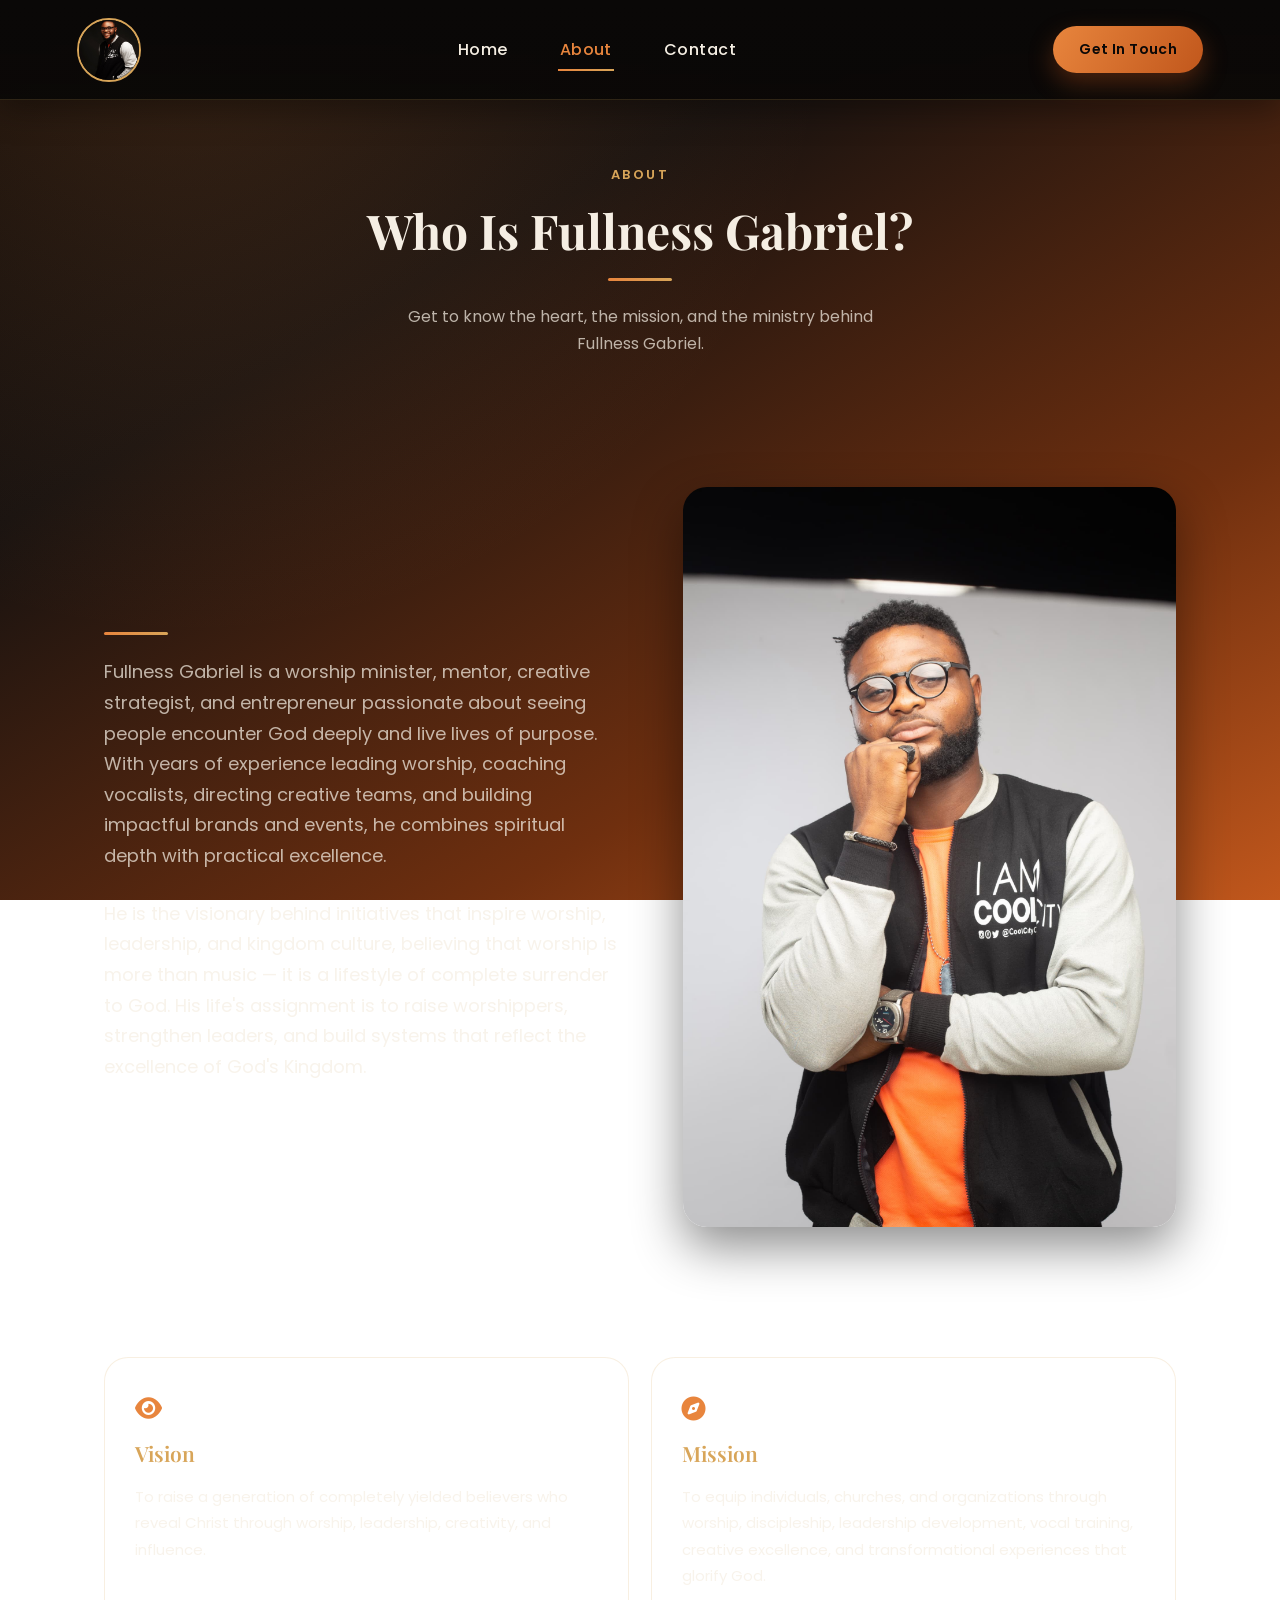
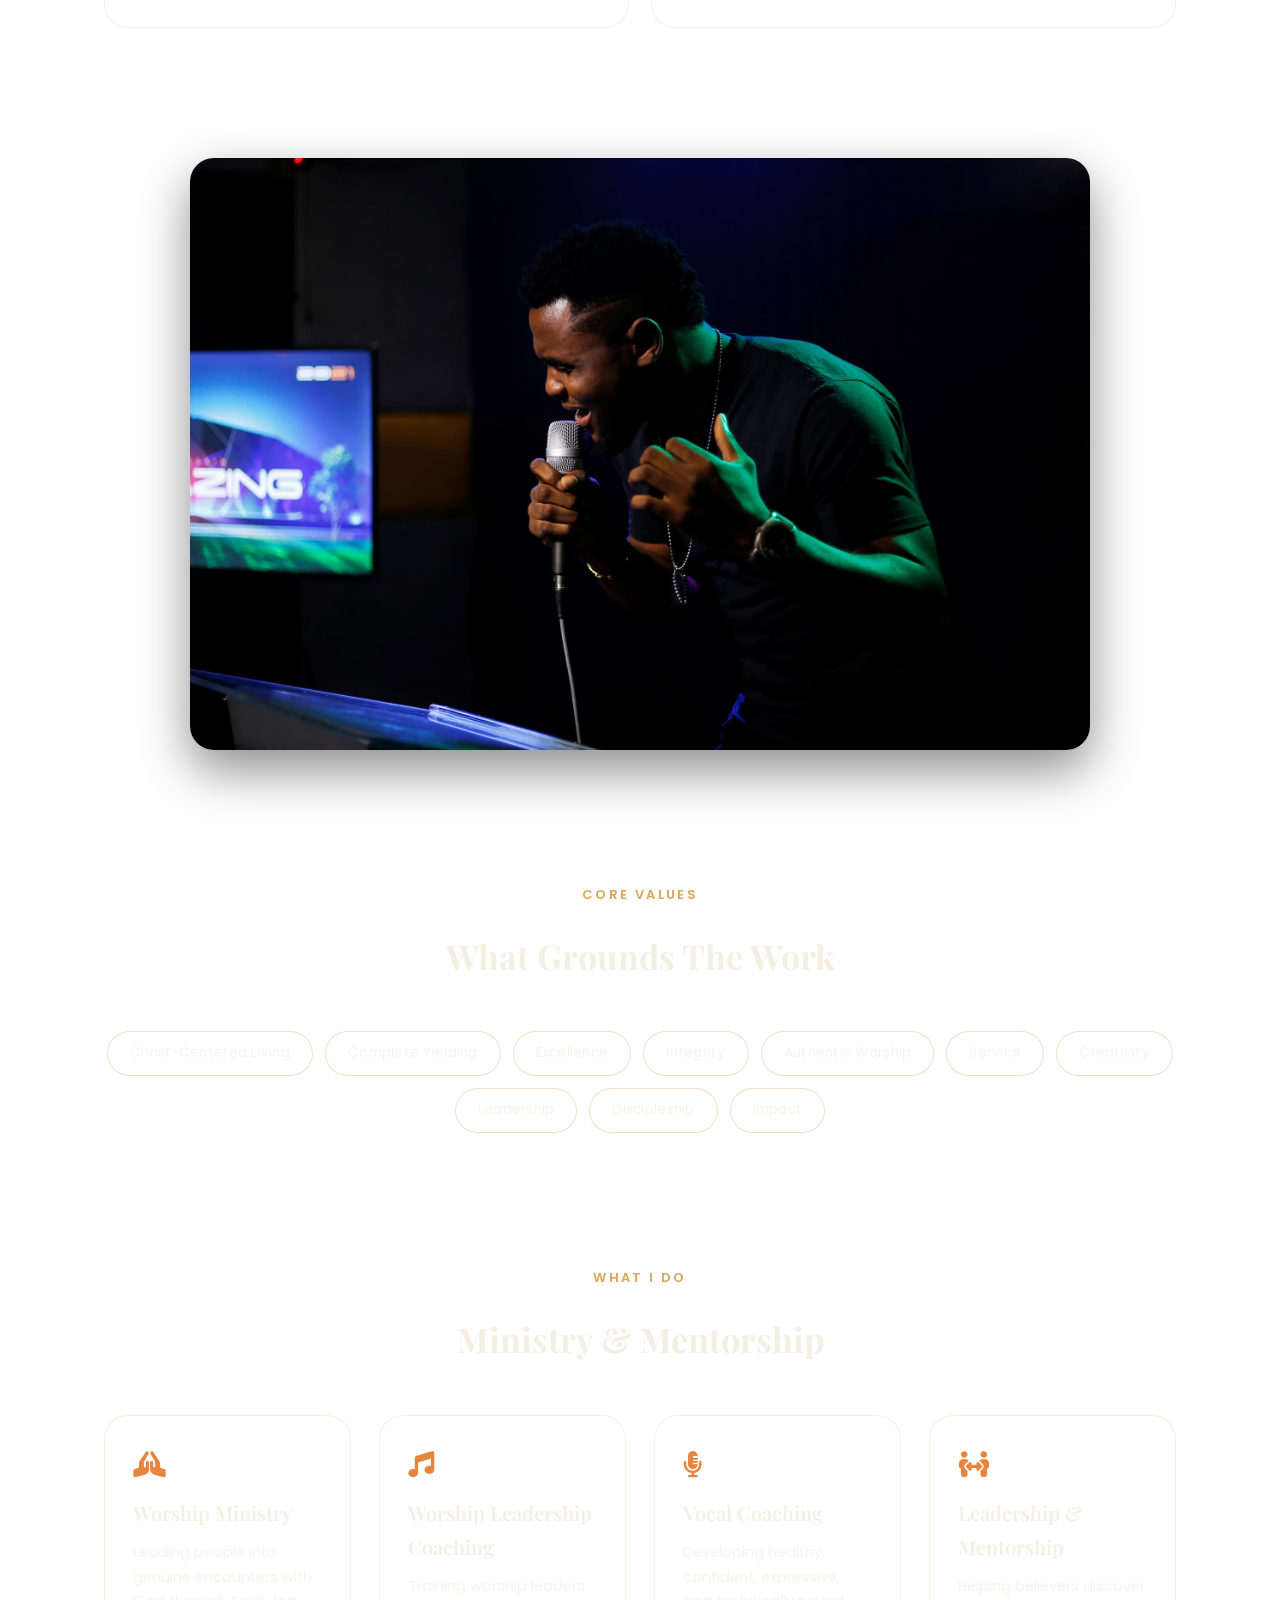
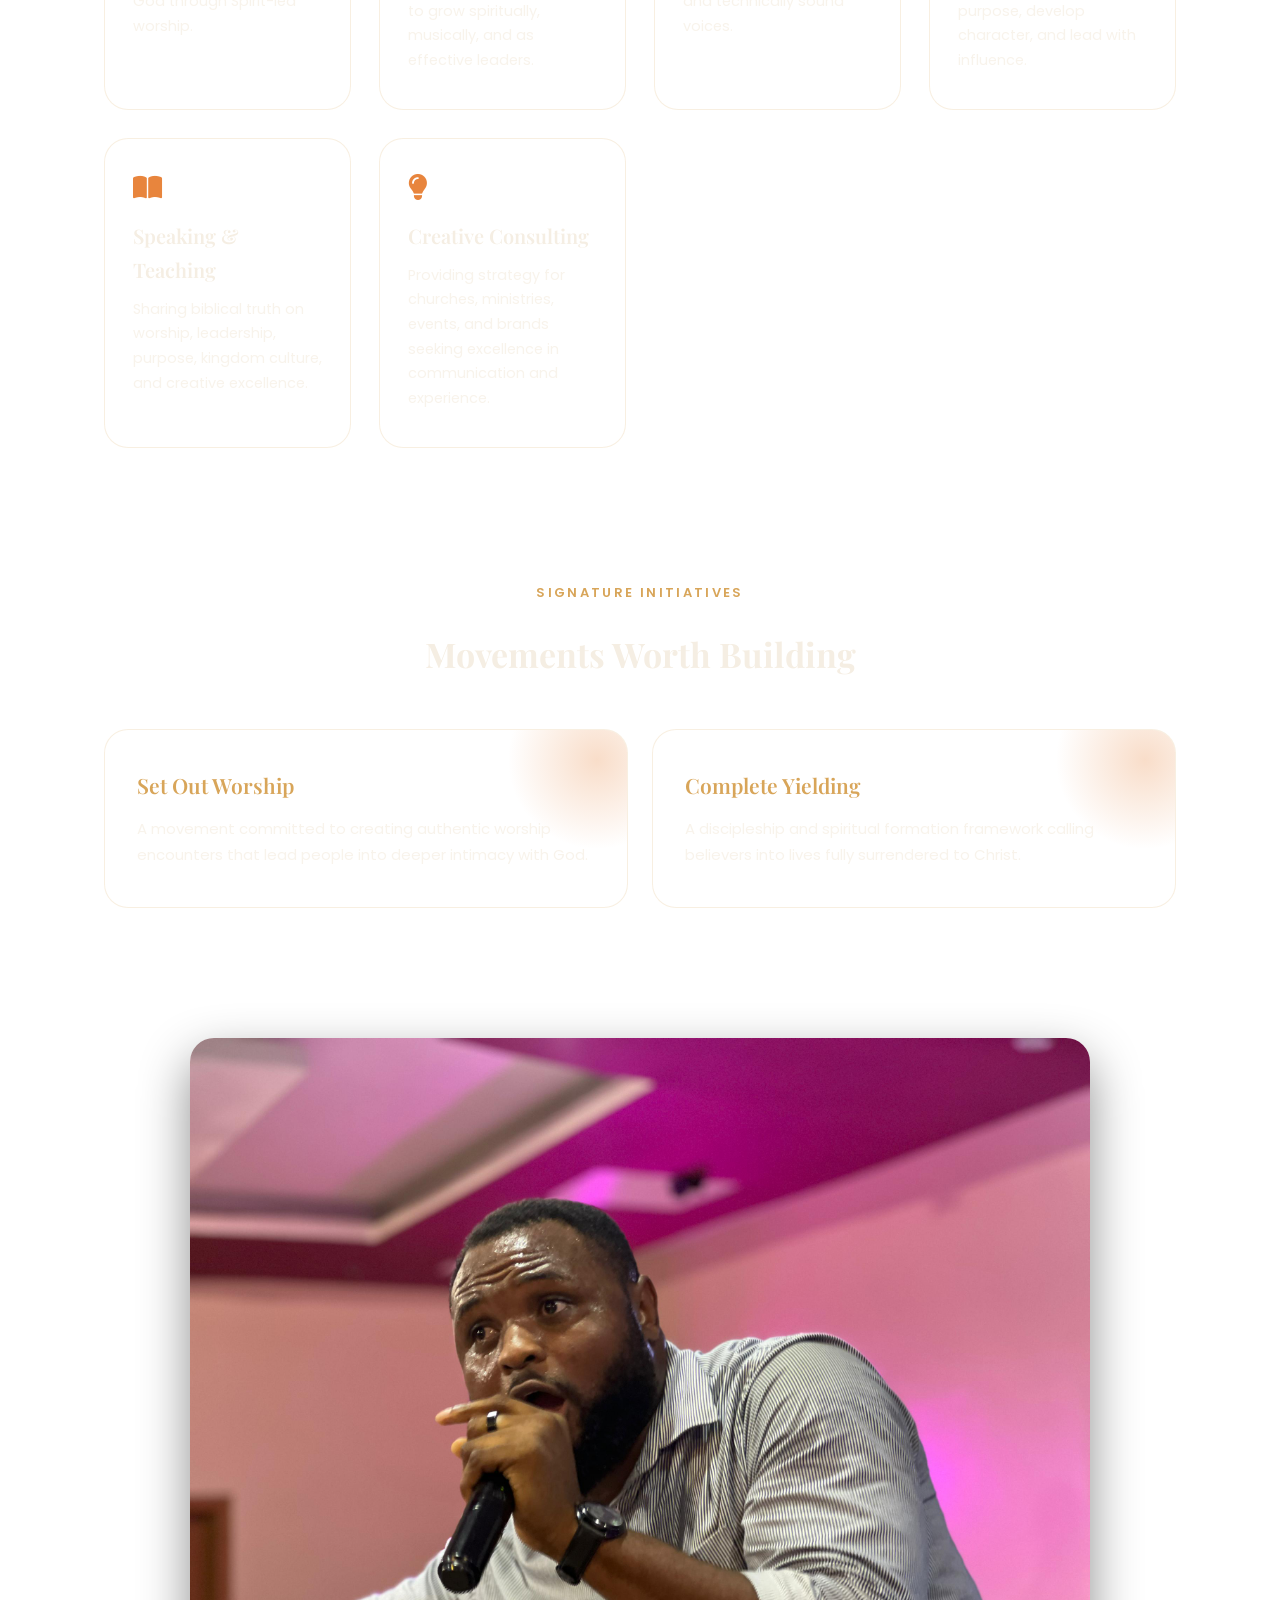
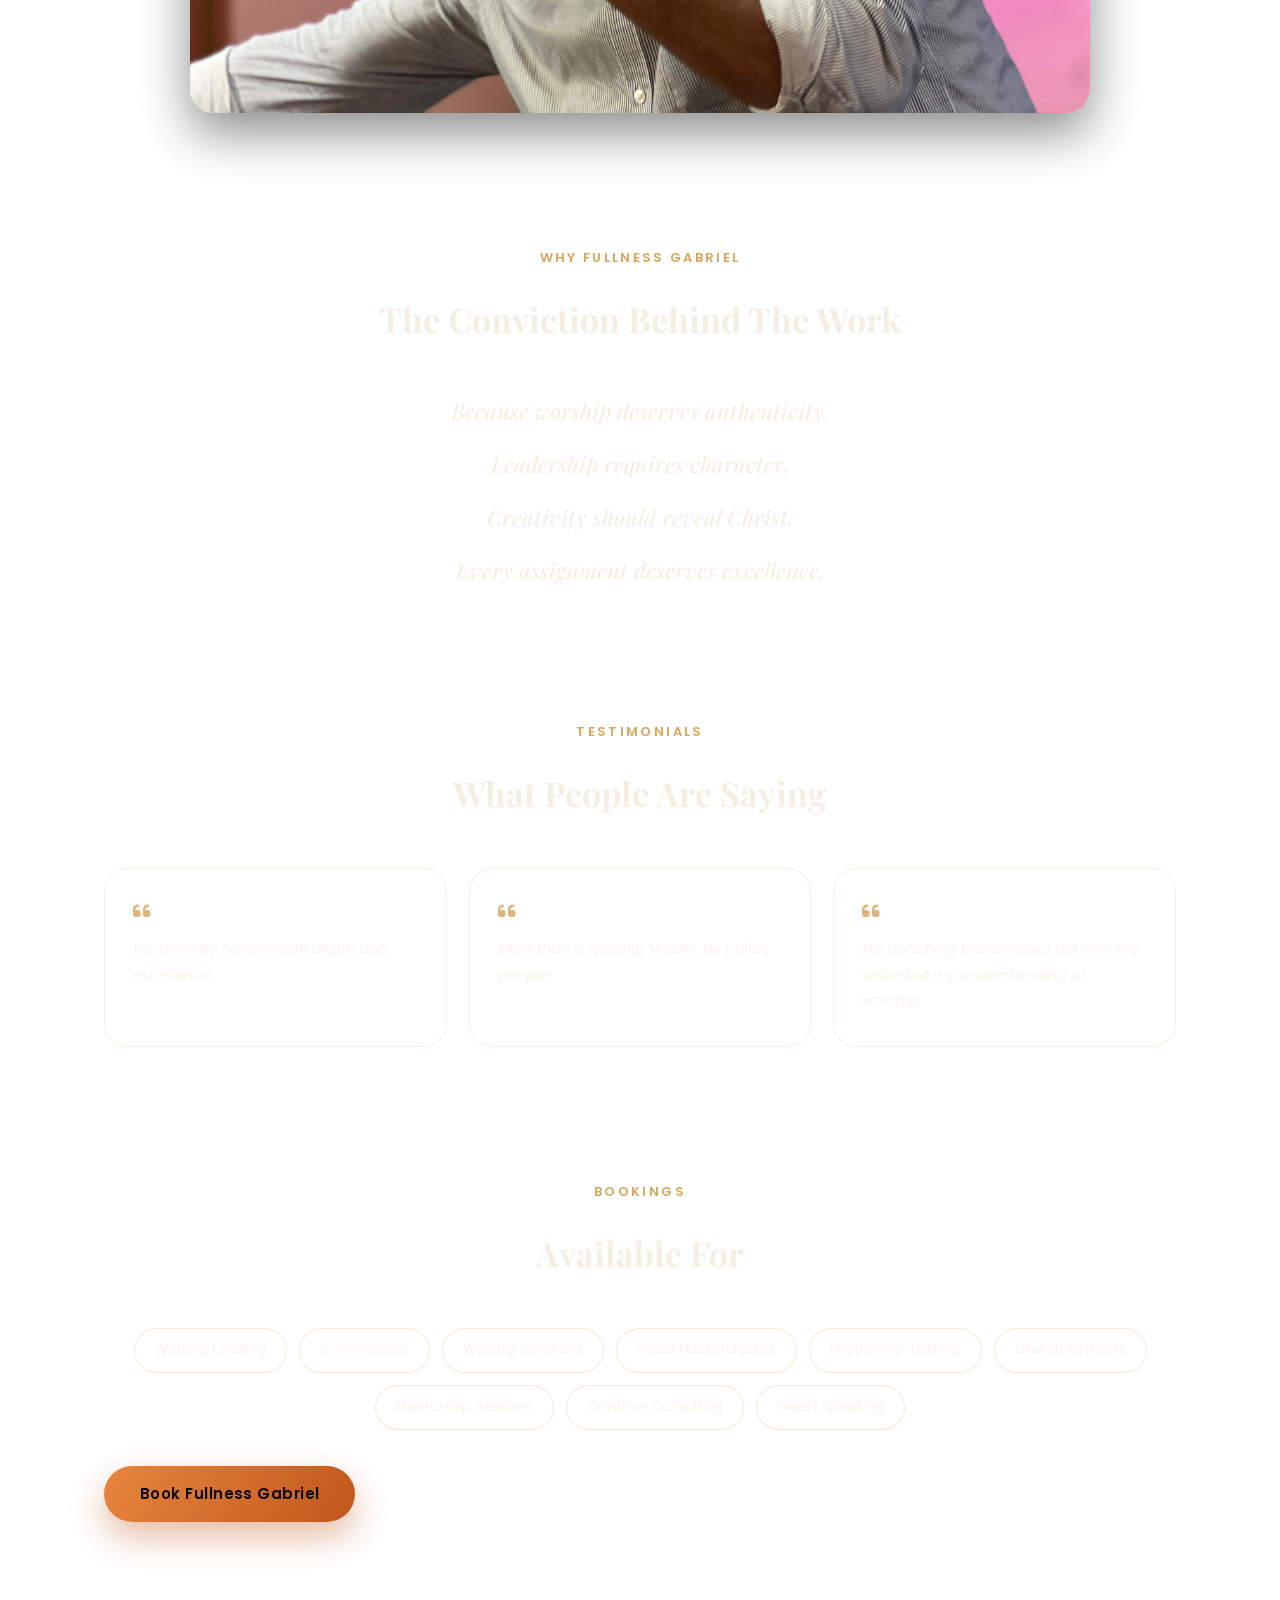
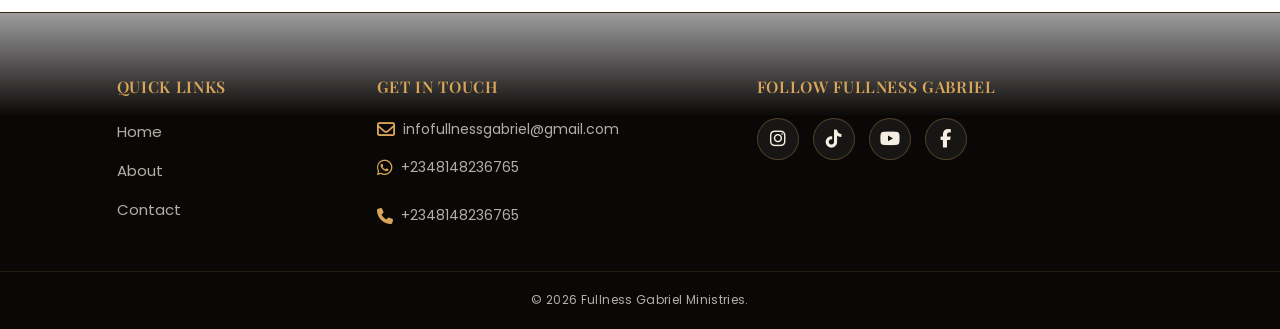
==== About_page.html @ 7ba760a2 "Add files via upload" ====
<!DOCTYPE html>
<html lang="en">
<head>
    <meta charset="UTF-8">
    <meta name="viewport" content="width=device-width, initial-scale=1.0">

    <link rel="stylesheet" href="https://cdnjs.cloudflare.com/ajax/libs/font-awesome/6.7.2/css/all.min.css">
    <link rel="preconnect" href="https://fonts.googleapis.com">
    <link rel="preconnect" href="https://fonts.gstatic.com" crossorigin>
    <link href="https://fonts.googleapis.com/css2?family=Poppins:wght@300;400;500;600;700&family=Playfair+Display:wght@400;600;700;800&display=swap" rel="stylesheet">

    <link rel="icon" href="logo.jpg">
    <link rel="stylesheet" href="styles.css">
    <title>About | Fullness Gabriel</title>
</head>
<body>

<header class="navbar">

    <div class="logo">
        <a href="index.html"><img src="logo.jpg" alt="Fullness Gabriel logo"></a>
    </div>

    <nav class="nav-links">
        <a href="index.html">Home</a>
        <a href="About_page.html" class="active">About</a>
        <a href="Contact_page.html">Contact</a>
    </nav>

    <a href="Contact_page.html" class="nav-cta">Get In Touch</a>

    <div class="hamburger" id="hamburger">
        <i class="fa-solid fa-bars"></i>
    </div>

</header>

<!-- MOBILE MENU -->

<div class="mobile-menu" id="mobileMenu">

    <div class="menu-header">

        <a href="index.html"><img src="logo.jpg" alt="Fullness Gabriel logo"></a>

        <span id="closeBtn">
            <i class="fa-solid fa-xmark"></i>
        </span>

    </div>

    <div class="mobile-main">
    <ul>

        <li><a href="index.html"><i class="fa-solid fa-house"></i> Home <i class="fa-solid fa-chevron-right"></i></a></li>

        <li><a href="About_page.html"><i class="fa-solid fa-user"></i> About<i class="fa-solid fa-chevron-right"></i></a></li>

        <li><a href="Contact_page.html"><i class="fa-regular fa-address-book"></i> Contact<i class="fa-solid fa-chevron-right"></i></a></li>

    </ul>

    </div>

    <a href="Contact_page.html" class="apply-btn">GET IN TOUCH</a>

    <div class="follow-us">

        <h4>FOLLOW FULLNESS GABRIEL</h4>

        <div class="social-icons">

                    <a href="https://www.instagram.com/fullnessgabriel?igsh=N3loZGlmcjB6Njdj"><i class="fa-brands fa-instagram"></i></a>

                    <a href="https://linktr.ee/fullnessgabriel"><i class="fa-brands fa-tiktok"></i></a>

                    <a href="https://youtube.com/@fullnessgabriel?si=l7qDHSMmrKFz6IT1"><i class="fa-brands fa-youtube"></i></a>

                    <a href="https://www.facebook.com/share/1HKxrTVWCq/"><i class="fa-brands fa-facebook-f"></i></a>
                    
                </div>

    </div>

</div>

<main class="container">

<section class="page-header reveal">
    <span class="eyebrow">About</span>
    <h1>Who Is Fullness Gabriel?</h1>
    <span class="section-rule"></span>
    <p class="page-header-sub">Get to know the heart, the mission, and the ministry behind Fullness Gabriel.</p>
</section>

<section class="intro-section reveal">
    <div class="intro-text">
        <span class="section-rule"></span>
        <p>Fullness Gabriel is a worship minister, mentor, creative strategist, and entrepreneur passionate about seeing people encounter God deeply and live lives of purpose. With years of experience leading worship, coaching vocalists, directing creative teams, and building impactful brands and events, he combines spiritual depth with practical excellence.</p><br>
        <p>He is the visionary behind initiatives that inspire worship, leadership, and kingdom culture, believing that worship is more than music — it is a lifestyle of complete surrender to God. His life's assignment is to raise worshippers, strengthen leaders, and build systems that reflect the excellence of God's Kingdom.</p>
    </div>
    <div class="intro-media">
        <img src="202929.jpg" alt="Fullness Gabriel Image">
    </div>
</section>

<section class="vision-mission-grid reveal">

    <div class="vm-card">
        <i class="fa-solid fa-eye"></i>
        <h3>Vision</h3>
        <p>To raise a generation of completely yielded believers who reveal Christ through worship, leadership, creativity, and influence.</p>
    </div>

    <div class="vm-card">
        <i class="fa-solid fa-compass"></i>
        <h3>Mission</h3>
        <p>To equip individuals, churches, and organizations through worship, discipleship, leadership development, vocal training, creative excellence, and transformational experiences that glorify God.</p>
    </div>

</section>

<section class="image-banner-section reveal">
    <img src="202927.jpg" alt="Fullness Gabriel leading worship">
</section>

<section class="values-section reveal">
    <div class="section-heading">
        <span class="eyebrow">Core Values</span>
        <h2>What Grounds The Work</h2>
    </div>

    <div class="value-chips">
        <span>Christ-Centered Living</span>
        <span>Complete Yielding</span>
        <span>Excellence</span>
        <span>Integrity</span>
        <span>Authentic Worship</span>
        <span>Service</span>
        <span>Creativity</span>
        <span>Leadership</span>
        <span>Discipleship</span>
        <span>Impact</span>
    </div>
</section>

<section class="service-section reveal">
    <div class="section-heading">
        <span class="eyebrow">What I Do</span>
        <h2>Ministry &amp; Mentorship</h2>
    </div>

    <div class="service-grid">

        <div class="service-card">
            <i class="fa-solid fa-hands-praying"></i>
            <h3>Worship Ministry</h3>
            <p>Leading people into genuine encounters with God through Spirit-led worship.</p>
        </div>

        <div class="service-card">
            <i class="fa-solid fa-music"></i>
            <h3>Worship Leadership Coaching</h3>
            <p>Training worship leaders to grow spiritually, musically, and as effective leaders.</p>
        </div>

        <div class="service-card">
            <i class="fa-solid fa-microphone-lines"></i>
            <h3>Vocal Coaching</h3>
            <p>Developing healthy, confident, expressive, and technically sound voices.</p>
        </div>

        <div class="service-card">
            <i class="fa-solid fa-people-arrows"></i>
            <h3>Leadership &amp; Mentorship</h3>
            <p>Helping believers discover purpose, develop character, and lead with influence.</p>
        </div>

        <div class="service-card">
            <i class="fa-solid fa-book-open"></i>
            <h3>Speaking &amp; Teaching</h3>
            <p>Sharing biblical truth on worship, leadership, purpose, kingdom culture, and creative excellence.</p>
        </div>

        <div class="service-card">
            <i class="fa-solid fa-lightbulb"></i>
            <h3>Creative Consulting</h3>
            <p>Providing strategy for churches, ministries, events, and brands seeking excellence in communication and experience.</p>
        </div>

    </div>
</section>

<section class="initiative-section reveal">
    <div class="section-heading">
        <span class="eyebrow">Signature Initiatives</span>
        <h2>Movements Worth Building</h2>
    </div>

    <div class="initiative-grid">

        <div class="initiative-card">
            <h3>Set Out Worship</h3>
            <p>A movement committed to creating authentic worship encounters that lead people into deeper intimacy with God.</p>
        </div>

        <div class="initiative-card">
            <h3>Complete Yielding</h3>
            <p>A discipleship and spiritual formation framework calling believers into lives fully surrendered to Christ.</p>
        </div>

    </div>
</section>

<section class="image-banner-section reveal">
    <img src="202940.jpg" alt="Fullness Gabriel leading worship">
</section>

<section class="why-section reveal">
    <div class="section-heading">
        <span class="eyebrow">Why Fullness Gabriel</span>
        <h2>The Conviction Behind The Work</h2>
    </div>

    <div class="why-list">
        <p>Because worship deserves authenticity.</p>
        <p>Leadership requires character.</p>
        <p>Creativity should reveal Christ.</p>
        <p>Every assignment deserves excellence.</p>
    </div>
</section>

<section class="testimonial-section reveal">
    <div class="section-heading">
        <span class="eyebrow">Testimonials</span>
        <h2>What People Are Saying</h2>
    </div>

    <div class="testimonial-grid">

        <div class="testimonial-card">
            <i class="fa-solid fa-quote-left"></i>
            <p>His ministry carries both depth and excellence.</p>
        </div>

        <div class="testimonial-card">
            <i class="fa-solid fa-quote-left"></i>
            <p>More than a worship leader, he builds people.</p>
        </div>

        <div class="testimonial-card">
            <i class="fa-solid fa-quote-left"></i>
            <p>His coaching transformed not only my voice but my understanding of worship.</p>
        </div>

    </div>
</section>

<section class="booking-section reveal">
    <div class="section-heading">
        <span class="eyebrow">Bookings</span>
        <h2>Available For</h2>
    </div>

    <div class="booking-list">
        <span>Worship Leading</span>
        <span>Conferences</span>
        <span>Worship Seminars</span>
        <span>Vocal Masterclasses</span>
        <span>Leadership Training</span>
        <span>Church Retreats</span>
        <span>Mentorship Sessions</span>
        <span>Creative Consulting</span>
        <span>Guest Speaking</span>
    </div>

    <div class="booking-cta">
        <a class="cta" href="Contact_page.html">Book Fullness Gabriel</a>
    </div>
</section>

</main>

<footer class="fonch-footer">

    <div class="footer-top">

        <div class="footer-grid">

            <!-- Quick Links -->
            <div class="footer-column footer-links">
                <h4>Quick Links</h4>
                <ul>
                    <li><a href="index.html">Home</a></li>
                    <li><a href="About_page.html">About</a></li>
                    <li><a href="Contact_page.html">Contact</a></li>
                </ul>
            </div>

            <!-- Contact -->
            <div class="footer-column footer-contact">
                <h4>Get In Touch</h4>

                <div class="contact-item">
                    <a href="mailto:infofullnessgabriel@gmail.com"><i class="fa-regular fa-envelope"></i>
                    <span>infofullnessgabriel@gmail.com</span></a>
                </div>

                <div class="phone-contacts">

                    <div class="contact-item">
                        <a href="https://wa.me/2348148236765"><i class="fa-brands fa-whatsapp"></i>
                        <span>+2348148236765</span></a>
                    </div>

                    <div class="contact-item">
                        <a href="tel:+2348148236765"><i id="phone_icon" class="fa-solid fa-phone"></i>
                        <span>+2348148236765</span></a>
                    </div>

                </div>
            </div>

            <!-- Follow -->
            <div class="footer-column footer-follow">
                <h4>Follow Fullness Gabriel</h4>

                <div class="social-icons">
                    <a href="https://www.instagram.com/fullnessgabriel?igsh=N3loZGlmcjB6Njdj"><i class="fa-brands fa-instagram"></i></a>
                    <a href="https://linktr.ee/fullnessgabriel"><i class="fa-brands fa-tiktok"></i></a>
                    <a href="https://youtube.com/@fullnessgabriel?si=l7qDHSMmrKFz6IT1"><i class="fa-brands fa-youtube"></i></a>
                    <a href="https://www.facebook.com/share/1HKxrTVWCq/"><i class="fa-brands fa-facebook-f"></i></a>
                </div>
            </div>

        </div>

    </div>

</footer>

<div class="footer-bottom">
    &copy; 2026 Fullness Gabriel Ministries.
</div>

<script src="script.js"></script>

</body>
</html>
---- styles.css ----
/* ==========================================================================
   FULLNESS GABRIEL — Design Tokens
   ========================================================================== */

:root{
    --c-black:        #0a0807;
    --c-black-soft:   #171210;
    --c-orange-deep:  #6f2f0f;
    --c-orange:       #c1571c;
    --c-orange-light: #e8853d;
    --c-gold:         #d8a559;
    --c-cream:        #f5eee3;
    --c-cream-dim:    rgba(245, 238, 227, 0.72);

    --font-display: 'Playfair Display', serif;
    --font-body: 'Poppins', sans-serif;

    --radius-md: 14px;
    --radius-lg: 24px;

    --shadow-soft: 0 20px 50px rgba(0, 0, 0, 0.45);
    --shadow-glow: 0 0 0 1px rgba(216, 165, 89, 0.25), 0 20px 45px rgba(193, 87, 28, 0.25);

    --ease: cubic-bezier(0.22, 1, 0.36, 1);
}

*{
    margin: 0;
    padding: 0;
    box-sizing: border-box;
}

html{
    scroll-behavior: smooth;
}

body{
    overflow-x: hidden;
    background:
        radial-gradient(circle at 15% 0%, rgba(232, 133, 61, 0.18), transparent 45%),
        linear-gradient(150deg, var(--c-black) 0%, var(--c-black-soft) 32%, var(--c-orange-deep) 72%, var(--c-orange) 100%);
    background-attachment: fixed;
    color: var(--c-cream);
    font-family: var(--font-body);
    line-height: 1.7;
}

img{
    display: block;
    max-width: 100%;
}

a{
    font-family: var(--font-body);
}

::selection{
    background: var(--c-orange);
    color: var(--c-black);
}

/* Focus visibility for accessibility */
a:focus-visible,
button:focus-visible{
    outline: 2px solid var(--c-gold);
    outline-offset: 3px;
    border-radius: 4px;
}

/* Scroll-reveal base state */
.reveal{
    opacity: 0;
    transform: translateY(36px);
    transition: opacity 0.9s var(--ease), transform 0.9s var(--ease);
}

.reveal.in-view{
    opacity: 1;
    transform: translateY(0);
}

@media (prefers-reduced-motion: reduce){
    html{ scroll-behavior: auto; }
    .reveal{ opacity: 1; transform: none; transition: none; }
    *{ animation: none !important; transition: none !important; }
}

/* ==========================================================================
   NAVBAR
   ========================================================================== */

.navbar{
    position: sticky;
    top: 0;
    z-index: 100;
    background: linear-gradient(180deg, var(--c-black) 0%, rgba(10, 8, 7, 0.96) 100%);
    padding: 0 5%;
    display: flex;
    align-items: center;
    justify-content: space-between;
    height: 100px;
    width: 100%;
    border-bottom: 1px solid rgba(216, 165, 89, 0.18);
    box-shadow: 0 10px 30px rgba(0, 0, 0, 0.35);
}

.logo a{
    display: inline-flex;
    padding: 12px 0;
}

.logo img{
    width: 64px;
    height: 64px;
    object-fit: cover;
    border-radius: 100%;
    border: 2px solid var(--c-gold);
    transition: transform 0.4s var(--ease), box-shadow 0.4s var(--ease);
}

.logo img:hover{
    transform: scale(1.06) rotate(-2deg);
    box-shadow: 0 0 22px rgba(216, 165, 89, 0.55);
}

.nav-links{
    display: flex;
    align-items: center;
    gap: 48px;
}

.nav-links a{
    position: relative;
    text-decoration: none;
    color: var(--c-cream);
    font-size: 16px;
    font-weight: 500;
    letter-spacing: 0.03em;
    padding: 6px 2px;
    transition: color 0.3s ease;
}

.nav-links a::after{
    content: "";
    position: absolute;
    left: 0;
    bottom: -2px;
    width: 0;
    height: 2px;
    background: linear-gradient(90deg, var(--c-orange-light), var(--c-gold));
    transition: width 0.35s var(--ease);
}

.nav-links a:hover,
.nav-links a.active{
    color: var(--c-orange-light);
}

.nav-links a:hover::after,
.nav-links a.active::after{
    width: 100%;
}

.nav-cta{
    display: none;
    text-decoration: none;
    color: var(--c-black);
    font-weight: 600;
    font-size: 14px;
    letter-spacing: 0.03em;
    padding: 12px 26px;
    border-radius: 999px;
    background: linear-gradient(120deg, var(--c-orange-light), var(--c-orange));
    box-shadow: 0 10px 25px rgba(193, 87, 28, 0.35);
    transition: transform 0.3s var(--ease), box-shadow 0.3s var(--ease);
}

.nav-cta:hover{
    transform: translateY(-3px);
    box-shadow: 0 14px 30px rgba(193, 87, 28, 0.5);
}

.hamburger{
    display: none;
    cursor: pointer;
    font-size: 26px;
    color: var(--c-cream);
    transition: color 0.3s ease, transform 0.3s ease;
}

.hamburger:hover{
    color: var(--c-orange-light);
    transform: scale(1.08);
}

/* ==========================================================================
   MOBILE MENU
   ========================================================================== */

.mobile-menu{
    position: fixed;
    top: 0;
    right: -320px;
    width: 100%;
    max-width: 320px;
    height: 100vh;
    background: linear-gradient(165deg, var(--c-black) 0%, var(--c-black-soft) 55%, var(--c-orange-deep) 130%);
    transition: right 0.4s var(--ease);
    z-index: 9999;
    box-shadow: -20px 0 50px rgba(0, 0, 0, 0.5);
}

.mobile-menu.active{
    right: 0;
}

.menu-header{
    display: flex;
    justify-content: space-between;
    align-items: center;
    background: var(--c-black);
    padding: 10px 20px;
    height: 100px;
    border-bottom: 1px solid rgba(216, 165, 89, 0.2);
}

.menu-header img{
    width: 56px;
    height: 56px;
    object-fit: cover;
    border-radius: 100%;
    border: 2px solid var(--c-gold);
}

#closeBtn{
    font-size: 24px;
    cursor: pointer;
    color: var(--c-cream);
    transition: color 0.3s ease, transform 0.3s ease;
}

#closeBtn:hover{
    color: var(--c-orange-light);
    transform: rotate(90deg);
}

.mobile-main{
    padding: 24px 20px;
}

.mobile-menu ul{
    list-style: none;
}

.mobile-menu li{
    margin-bottom: 12px;
    border-radius: var(--radius-md);
    background: rgba(255, 255, 255, 0.04);
    border: 1px solid rgba(216, 165, 89, 0.15);
    transition: background 0.3s ease, transform 0.3s ease;
}

.mobile-menu li:hover{
    background: rgba(216, 165, 89, 0.12);
    transform: translateX(4px);
}

.mobile-menu a{
    display: flex;
    justify-content: space-between;
    align-items: center;
    gap: 10px;
    text-decoration: none;
    color: var(--c-cream);
    padding: 14px 16px;
    font-size: 15px;
}

.mobile-menu a i:last-child{
    font-size: 12px;
    color: var(--c-orange-light);
}

.mobile-menu .apply-btn{
    text-decoration: none;
    width: 86%;
    padding: 14px;
    margin: 10px auto 0;
    text-align: center;
    background: linear-gradient(120deg, var(--c-orange-light), var(--c-orange));
    color: var(--c-black);
    font-weight: 600;
    letter-spacing: 0.04em;
    border: none;
    border-radius: 999px;
    display: flex;
    justify-content: center;
    align-items: center;
    box-shadow: 0 10px 25px rgba(193, 87, 28, 0.35);
    transition: transform 0.3s var(--ease);
}

.mobile-menu .apply-btn:hover{
    transform: translateY(-2px);
}

.follow-us{
    margin-top: 30px;
    text-align: center;
    padding: 0 20px;
}

.follow-us h4{
    margin-bottom: 16px;
    font-family: var(--font-display);
    font-weight: 600;
    font-size: 15px;
    letter-spacing: 0.04em;
    color: var(--c-gold);
    text-transform: uppercase;
}

.social-icons{
    display: flex;
    justify-content: center;
    gap: 12px;
}

.social-icons a{
    width: 40px;
    height: 40px;
    background: rgba(255, 255, 255, 0.06);
    border: 1px solid rgba(216, 165, 89, 0.3);
    border-radius: 50%;
    display: flex;
    justify-content: center;
    align-items: center;
    transition: transform 0.3s var(--ease), background 0.3s ease, box-shadow 0.3s ease;
}

.social-icons a:hover{
    background: linear-gradient(135deg, var(--c-orange-light), var(--c-orange));
    transform: translateY(-4px);
    box-shadow: 0 10px 20px rgba(193, 87, 28, 0.4);
}

.social-icons i{
    font-size: 18px;
    color: var(--c-cream);
}

@media (min-width: 769px){
    .mobile-menu{
        display: none;
    }
}

/* ==========================================================================
   LAYOUT / MAIN
   ========================================================================== */

main{
    padding: 0 6% 40px;
    display: flex;
    flex-direction: column;
    align-items: center;
    gap: 90px;
    max-width: 1200px;
    margin: 0 auto;
}

.section-rule{
    display: block;
    width: 64px;
    height: 3px;
    margin: 0 auto 22px;
    background: linear-gradient(90deg, var(--c-orange-light), var(--c-gold));
    border-radius: 4px;
}

/* ---- Hero ---- */

.hero-section{
    display: flex;
    flex-direction: column;
    align-items: center;
    gap: 40px;
    padding-top: 60px;
    text-align: center;
}

.hero-media{
    position: relative;
    width: 100%;
    max-width: 420px;
}

.hero-media::before{
    content: "";
    position: absolute;
    inset: -18px;
    background: radial-gradient(circle, rgba(232, 133, 61, 0.35), transparent 70%);
    filter: blur(10px);
    z-index: 0;
}

#hero-img{
    position: relative;
    z-index: 1;
    width: 100%;
    border-radius: var(--radius-lg);
    box-shadow: var(--shadow-glow);
    animation: heroPop 1.1s var(--ease) both;
}

@keyframes heroPop{
    from{ opacity: 0; transform: scale(0.92) translateY(20px); }
    to{ opacity: 1; transform: scale(1) translateY(0); }
}

.hero-content h1{
    font-family: var(--font-display);
    font-weight: 700;
    font-size: clamp(28px, 5vw, 46px);
    line-height: 1.25;
    color: var(--c-cream);
    margin-bottom: 18px;
}

.hero-sub{
    font-size: 16px;
    color: var(--c-cream-dim);
    max-width: 520px;
    margin: 0 auto 28px;
}

.cta{
    display: inline-block;
    text-decoration: none;
    color: var(--c-black);
    font-weight: 600;
    font-size: 15px;
    letter-spacing: 0.03em;
    padding: 15px 36px;
    border-radius: 999px;
    background: linear-gradient(120deg, var(--c-orange-light), var(--c-orange));
    box-shadow: 0 15px 35px rgba(193, 87, 28, 0.4);
    transition: transform 0.35s var(--ease), box-shadow 0.35s var(--ease);
}

.cta:hover{
    transform: translateY(-4px) scale(1.03);
    box-shadow: 0 20px 40px rgba(193, 87, 28, 0.55);
}

/* ---- Intro (text + image) ---- */

.intro-section{
    display: flex;
    flex-direction: column-reverse;
    align-items: center;
    gap: 32px;
}

.intro-text{
    text-align: center;
}

.intro-text p{
    font-size: 17px;
    color: var(--c-cream-dim);
    max-width: 620px;
    margin: 0 auto;
}

.intro-media img{
    width: 100%;
    max-width: 500px;
    border-radius: var(--radius-lg);
    box-shadow: var(--shadow-soft);
    transition: transform 0.5s var(--ease), box-shadow 0.5s var(--ease);
}

.intro-media img:hover{
    transform: translateY(-6px);
    box-shadow: var(--shadow-glow);
}

/* ---- Mission / closing (pull quotes) ---- */

.mission-section,
.closing-section{
    text-align: center;
    max-width: 720px;
    padding: 10px 10px 0;
}

.quote-mark{
    display: block;
    font-size: 26px;
    color: var(--c-gold);
    opacity: 0.7;
    margin-bottom: 14px;
}

.mission-section p,
.closing-section p{
    font-family: var(--font-display);
    font-size: clamp(18px, 2.4vw, 24px);
    font-weight: 600;
    line-height: 1.6;
    color: var(--c-cream);
}

/* ---- Gallery / carousel ---- */

.gallery-section{
    width: 100%;
}

.carousel-container{
    position: relative;
    max-width: 800px;
    margin: 0 auto;
    overflow: hidden;
    border-radius: var(--radius-lg);
    box-shadow: var(--shadow-soft);
    border: 1px solid rgba(216, 165, 89, 0.2);
}

.carousel-slides{
    display: flex;
    overflow-x: auto;
    scroll-behavior: smooth;
    scroll-snap-type: x mandatory;
    scrollbar-width: none;
}

.carousel-slides::-webkit-scrollbar{
    display: none;
}

.slide{
    flex: 0 0 100%;
    width: 100%;
    scroll-snap-align: start;
}

.slide img{
    width: 100%;
    height: auto;
    aspect-ratio: 4 / 3;
    object-fit: cover;
}

.carousel-nav{
    position: absolute;
    bottom: 18px;
    left: 50%;
    transform: translateX(-50%);
    display: flex;
    gap: 12px;
}

.carousel-nav a{
    width: 11px;
    height: 11px;
    background-color: rgba(245, 238, 227, 0.45);
    border-radius: 50%;
    transition: background-color 0.3s ease, transform 0.3s ease;
}

.carousel-nav a:hover,
.carousel-nav a.active{
    background-color: var(--c-gold);
    transform: scale(1.25);
    box-shadow: 0 0 10px rgba(216, 165, 89, 0.7);
}

/* ==========================================================================
   TABLET / DESKTOP
   ========================================================================== */

@media (min-width: 769px){

    .navbar{
        padding: 0 6%;
    }

    .nav-cta{
        display: inline-block;
    }

    main{
        gap: 130px;
        padding: 0 5% 70px;
    }

    .hero-section{
        flex-direction: row;
        text-align: left;
        gap: 70px;
        padding-top: 90px;
    }

    .hero-media{
        flex: 0 0 42%;
        max-width: 460px;
    }

    .hero-content{
        flex: 1;
    }

    .hero-sub{
        margin: 0 0 32px;
    }

    .intro-section{
        flex-direction: row;
        text-align: left;
        gap: 60px;
    }

    .intro-text{
        flex: 1;
        text-align: left;
    }

    .intro-text .section-rule{
        margin: 0 0 22px;
    }

    .intro-text p{
        margin: 0;
        font-size: 18px;
    }

    .intro-media{
        flex: 0 0 46%;
    }

    .mission-section,
    .closing-section{
        padding: 20px 40px 0;
    }
}

@media (min-width: 1100px){
    .hero-content h1{
        font-size: 52px;
    }
}

@media (max-width: 768px){

    .navbar{
        padding: 0 20px;
        height: 84px;
    }

    .nav-links{
        display: none;
    }

    .hamburger{
        display: block;
        margin-left: auto;
    }

    main{
        gap: 70px;
        padding: 0 6% 30px;
    }
}

/* ==========================================================================
   FOOTER
   ========================================================================== */

.fonch-footer{
    margin-top: 20px;
    width: 100%;
    background: linear-gradient(180deg, rgba(10, 8, 7, 0.4) 0%, var(--c-black) 40%);
    border-top: 1px solid rgba(216, 165, 89, 0.2);
    color: var(--c-cream);
}

.footer-top{
    max-width: 1200px;
    margin: 0 auto;
    padding: 60px 6% 30px;
}

.footer-grid{
    display: grid;
    grid-template-columns: 1fr;
    gap: 40px;
    text-align: center;
}

.footer-column h4{
    font-family: var(--font-display);
    font-weight: 600;
    font-size: 16px;
    letter-spacing: 0.04em;
    text-transform: uppercase;
    color: var(--c-gold);
    margin-bottom: 18px;
}

.footer-column ul{
    list-style: none;
    display: flex;
    flex-direction: column;
    gap: 12px;
    align-items: center;
}

.footer-column ul li a{
    text-decoration: none;
    color: var(--c-cream-dim);
    font-size: 15px;
    transition: color 0.3s ease, padding-left 0.3s ease;
}

.footer-column ul li a:hover{
    color: var(--c-orange-light);
}

.contact-item{
    display: flex;
    align-items: center;
    justify-content: center;
    flex-wrap: wrap;
    gap: 10px;
    margin-bottom: 14px;
    color: var(--c-cream-dim);
}

.contact-item a{
    display: flex;
    flex-direction: row;
    align-items: center;
    gap: 8px;
    text-decoration: none;
    color: var(--c-cream-dim);
    font-size: 14px;
    transition: color 0.3s ease;
}

.contact-item a:hover{
    color: var(--c-orange-light);
}

.contact-item i{
    font-size: 18px;
    color: var(--c-gold);
}

.phone-contacts{
    display: flex;
    justify-content: center;
    align-items: center;
    flex-wrap: wrap;
    gap: 20px;
    width: 100%;
}

#phone_icon{
    font-size: 16px;
}

.footer-follow .social-icons{
    display: flex;
    justify-content: center;
    gap: 14px;
}

.footer-follow .social-icons a{
    width: 42px;
    height: 42px;
    display: flex;
    justify-content: center;
    align-items: center;
    border-radius: 50%;
    background: rgba(255, 255, 255, 0.06);
    border: 1px solid rgba(216, 165, 89, 0.3);
    color: var(--c-cream);
    font-size: 17px;
    text-decoration: none;
    transition: transform 0.3s var(--ease), background 0.3s ease, box-shadow 0.3s ease;
}

.footer-follow .social-icons a:hover{
    background: linear-gradient(135deg, var(--c-orange-light), var(--c-orange));
    color: var(--c-black);
    transform: translateY(-4px);
    box-shadow: 0 10px 20px rgba(193, 87, 28, 0.4);
}

.footer-bottom{
    width: 100%;
    text-align: center;
    padding: 18px 20px;
    font-size: 12px;
    letter-spacing: 0.03em;
    color: var(--c-cream-dim);
    background: var(--c-black);
    border-top: 1px solid rgba(216, 165, 89, 0.12);
}

@media (min-width: 769px){

    .footer-grid{
        grid-template-columns: minmax(0, 220px) minmax(0, 340px) minmax(0, 1fr);
        text-align: left;
    }

    .footer-column ul{
        align-items: flex-start;
    }

    .contact-item{
        justify-content: flex-start;
    }

    .phone-contacts{
        flex-direction: column;
        align-items: flex-start;
        gap: 10px;
    }

    .footer-follow .social-icons{
        justify-content: flex-start;
    }
}

/* ==========================================================================
   PAGE HEADER (About / Contact)
   ========================================================================== */

.page-header{
    text-align: center;
    max-width: 720px;
    padding-top: 60px;
}

.eyebrow{
    display: inline-block;
    font-family: var(--font-body);
    font-size: 13px;
    font-weight: 600;
    letter-spacing: 0.18em;
    text-transform: uppercase;
    color: var(--c-gold);
    margin-bottom: 14px;
}

.page-header h1{
    font-family: var(--font-display);
    font-weight: 700;
    font-size: clamp(30px, 5vw, 48px);
    line-height: 1.25;
    color: var(--c-cream);
    margin-bottom: 18px;
}

.page-header-sub{
    font-size: 16px;
    color: var(--c-cream-dim);
    max-width: 520px;
    margin: 0 auto;
}

/* ==========================================================================
   SERVICES (About page)
   ========================================================================== */

.service-section{
    width: 100%;
    text-align: center;
}

.section-heading{
    text-align: center;
    margin-bottom: 46px;
}

.section-heading h2{
    font-family: var(--font-display);
    font-weight: 700;
    font-size: clamp(24px, 3.2vw, 34px);
    color: var(--c-cream);
    margin-top: 8px;
}

.service-grid{
    display: grid;
    grid-template-columns: 1fr;
    gap: 24px;
}

.service-card{
    background: rgba(255, 255, 255, 0.04);
    border: 1px solid rgba(216, 165, 89, 0.18);
    border-radius: var(--radius-lg);
    padding: 36px 28px;
    text-align: left;
    transition: transform 0.4s var(--ease), box-shadow 0.4s var(--ease), border-color 0.4s ease;
}

.service-card:hover{
    transform: translateY(-8px);
    border-color: rgba(216, 165, 89, 0.5);
    box-shadow: var(--shadow-glow);
}

.service-card i{
    font-size: 26px;
    color: var(--c-orange-light);
    margin-bottom: 18px;
}

.service-card h3{
    font-family: var(--font-display);
    font-weight: 600;
    font-size: 20px;
    color: var(--c-cream);
    margin-bottom: 10px;
}

.service-card p{
    font-size: 14.5px;
    color: var(--c-cream-dim);
    line-height: 1.7;
}

/* ==========================================================================
   PAGE CTA BANNER
   ========================================================================== */

.page-cta{
    width: 100%;
    max-width: 720px;
    text-align: center;
    background: rgba(255, 255, 255, 0.04);
    border: 1px solid rgba(216, 165, 89, 0.2);
    border-radius: var(--radius-lg);
    padding: 50px 30px;
}

.page-cta h2{
    font-family: var(--font-display);
    font-weight: 700;
    font-size: clamp(22px, 3vw, 30px);
    color: var(--c-cream);
    margin-bottom: 14px;
}

.page-cta p{
    color: var(--c-cream-dim);
    font-size: 15px;
    max-width: 480px;
    margin: 0 auto 28px;
}

/* ==========================================================================
   CONTACT PAGE
   ========================================================================== */

.contact-grid{
    width: 100%;
    display: grid;
    grid-template-columns: 1fr;
    gap: 22px;
}

.contact-card{
    display: flex;
    flex-direction: column;
    align-items: center;
    text-align: center;
    gap: 10px;
    text-decoration: none;
    background: rgba(255, 255, 255, 0.04);
    border: 1px solid rgba(216, 165, 89, 0.18);
    border-radius: var(--radius-lg);
    padding: 34px 20px;
    color: var(--c-cream);
    transition: transform 0.4s var(--ease), box-shadow 0.4s var(--ease), border-color 0.4s ease, background 0.4s ease;
}

.contact-card:hover{
    transform: translateY(-6px);
    border-color: rgba(216, 165, 89, 0.5);
    background: rgba(216, 165, 89, 0.08);
    box-shadow: var(--shadow-glow);
}

.contact-card i{
    font-size: 28px;
    color: var(--c-orange-light);
    margin-bottom: 6px;
}

.contact-card h3{
    font-family: var(--font-display);
    font-weight: 600;
    font-size: 17px;
}

.contact-card p{
    font-size: 14px;
    color: var(--c-cream-dim);
    word-break: break-word;
}

/* Form */

.contact-form-section{
    width: 100%;
    max-width: 720px;
}

.contact-form-intro{
    text-align: center;
    margin-bottom: 36px;
}

.contact-form-intro h2{
    font-family: var(--font-display);
    font-weight: 700;
    font-size: clamp(22px, 3vw, 30px);
    color: var(--c-cream);
    margin-bottom: 10px;
}

.contact-form-intro p{
    color: var(--c-cream-dim);
    font-size: 14.5px;
}

.contact-form{
    display: flex;
    flex-direction: column;
    gap: 22px;
    background: rgba(255, 255, 255, 0.04);
    border: 1px solid rgba(216, 165, 89, 0.18);
    border-radius: var(--radius-lg);
    padding: 36px;
}

.form-row{
    display: grid;
    grid-template-columns: 1fr;
    gap: 22px;
}

.form-group{
    display: flex;
    flex-direction: column;
    gap: 8px;
}

.form-group label{
    font-size: 13px;
    font-weight: 500;
    letter-spacing: 0.03em;
    color: var(--c-gold);
    text-transform: uppercase;
}

.form-group input,
.form-group textarea{
    font-family: var(--font-body);
    font-size: 15px;
    color: var(--c-cream);
    background: rgba(255, 255, 255, 0.05);
    border: 1px solid rgba(216, 165, 89, 0.25);
    border-radius: 10px;
    padding: 14px 16px;
    resize: vertical;
    transition: border-color 0.3s ease, box-shadow 0.3s ease, background 0.3s ease;
}

.form-group input::placeholder,
.form-group textarea::placeholder{
    color: rgba(245, 238, 227, 0.4);
}

.form-group input:focus,
.form-group textarea:focus{
    outline: none;
    border-color: var(--c-orange-light);
    background: rgba(255, 255, 255, 0.08);
    box-shadow: 0 0 0 3px rgba(232, 133, 61, 0.18);
}

.form-submit{
    border: none;
    cursor: pointer;
    align-self: center;
    font-family: var(--font-body);
}

/* Connect / social */

.connect-social{
    text-align: center;
}

.connect-social h2{
    font-family: var(--font-display);
    font-weight: 700;
    font-size: clamp(22px, 3vw, 30px);
    color: var(--c-cream);
    margin: 8px 0 26px;
}

.connect-social .social-icons{
    display: flex;
    justify-content: center;
    gap: 16px;
}

.connect-social .social-icons a{
    width: 48px;
    height: 48px;
    display: flex;
    justify-content: center;
    align-items: center;
    border-radius: 50%;
    background: rgba(255, 255, 255, 0.06);
    border: 1px solid rgba(216, 165, 89, 0.3);
    color: var(--c-cream);
    font-size: 19px;
    text-decoration: none;
    transition: transform 0.3s var(--ease), background 0.3s ease, box-shadow 0.3s ease;
}

.connect-social .social-icons a:hover{
    background: linear-gradient(135deg, var(--c-orange-light), var(--c-orange));
    color: var(--c-black);
    transform: translateY(-4px);
    box-shadow: 0 10px 22px rgba(193, 87, 28, 0.4);
}

/* ==========================================================================
   DESKTOP — About / Contact
   ========================================================================== */

@media (min-width: 769px){

    .service-grid{
        grid-template-columns: repeat(2, 1fr);
        gap: 28px;
    }

    .contact-grid{
        grid-template-columns: repeat(3, 1fr);
        gap: 26px;
    }

    .form-row{
        grid-template-columns: 1fr 1fr;
    }

    .contact-form{
        padding: 48px;
    }
}

@media (min-width: 1100px){
    .service-grid{
        grid-template-columns: repeat(4, 1fr);
    }
}

/* ==========================================================================
   ABOUT PAGE — Vision, Mission, Values, Initiatives, Testimonials, Bookings
   ========================================================================== */

.vision-mission-grid{
    width: 100%;
    display: grid;
    grid-template-columns: 1fr;
    gap: 22px;
}

.vm-card{
    background: rgba(255, 255, 255, 0.04);
    border: 1px solid rgba(216, 165, 89, 0.18);
    border-radius: var(--radius-lg);
    padding: 38px 30px;
    transition: transform 0.4s var(--ease), box-shadow 0.4s var(--ease), border-color 0.4s ease;
}

.vm-card:hover{
    transform: translateY(-6px);
    border-color: rgba(216, 165, 89, 0.5);
    box-shadow: var(--shadow-glow);
}

.vm-card i{
    font-size: 24px;
    color: var(--c-orange-light);
    margin-bottom: 16px;
}

.vm-card h3{
    font-family: var(--font-display);
    font-weight: 600;
    font-size: 21px;
    color: var(--c-gold);
    margin-bottom: 12px;
}

.vm-card p{
    font-size: 15px;
    line-height: 1.75;
    color: var(--c-cream-dim);
}

/* Core Values */

.value-chips{
    display: flex;
    flex-wrap: wrap;
    justify-content: center;
    gap: 12px;
}

.value-chips span{
    padding: 10px 22px;
    border-radius: 999px;
    border: 1px solid rgba(216, 165, 89, 0.35);
    background: rgba(255, 255, 255, 0.04);
    font-size: 13.5px;
    letter-spacing: 0.02em;
    color: var(--c-cream-dim);
    transition: all 0.35s var(--ease);
}

.value-chips span:hover{
    background: linear-gradient(120deg, var(--c-orange-light), var(--c-orange));
    color: var(--c-black);
    border-color: transparent;
    transform: translateY(-3px);
}

/* Signature Initiatives */

.initiative-grid{
    width: 100%;
    display: grid;
    grid-template-columns: 1fr;
    gap: 24px;
}

.initiative-card{
    position: relative;
    overflow: hidden;
    background: rgba(255, 255, 255, 0.04);
    border: 1px solid rgba(216, 165, 89, 0.18);
    border-radius: var(--radius-lg);
    padding: 38px 32px;
    transition: transform 0.4s var(--ease), border-color 0.4s ease;
}

.initiative-card:hover{
    transform: translateY(-6px);
    border-color: rgba(216, 165, 89, 0.5);
}

.initiative-card::before{
    content: "";
    position: absolute;
    top: -60px;
    right: -60px;
    width: 180px;
    height: 180px;
    border-radius: 50%;
    background: radial-gradient(circle, rgba(232, 133, 61, 0.28), transparent 70%);
}

.initiative-card h3{
    position: relative;
    font-family: var(--font-display);
    font-weight: 600;
    font-size: 21px;
    color: var(--c-gold);
    margin-bottom: 12px;
}

.initiative-card p{
    position: relative;
    font-size: 15px;
    line-height: 1.75;
    color: var(--c-cream-dim);
}

/* Why Fullness Gabriel */

.why-list{
    display: flex;
    flex-direction: column;
    gap: 20px;
    text-align: center;
    max-width: 600px;
    margin: 0 auto;
}

.why-list p{
    font-family: var(--font-display);
    font-style: italic;
    font-weight: 500;
    font-size: clamp(17px, 2.4vw, 22px);
    color: var(--c-cream);
    line-height: 1.5;
}

/* Testimonials */

.testimonial-grid{
    width: 100%;
    display: grid;
    grid-template-columns: 1fr;
    gap: 22px;
}

.testimonial-card{
    background: rgba(255, 255, 255, 0.04);
    border: 1px solid rgba(216, 165, 89, 0.18);
    border-radius: var(--radius-lg);
    padding: 32px 28px;
    transition: transform 0.4s var(--ease), box-shadow 0.4s var(--ease);
}

.testimonial-card:hover{
    transform: translateY(-6px);
    box-shadow: var(--shadow-glow);
}

.testimonial-card i{
    display: block;
    font-size: 20px;
    color: var(--c-gold);
    opacity: 0.8;
    margin-bottom: 16px;
}

.testimonial-card p{
    font-size: 14.5px;
    font-style: italic;
    line-height: 1.75;
    color: var(--c-cream-dim);
}

/* Bookings */

.booking-list{
    display: flex;
    flex-wrap: wrap;
    justify-content: center;
    gap: 12px;
    margin-bottom: 36px;
}

.booking-list span{
    padding: 10px 20px;
    border-radius: 999px;
    background: rgba(255, 255, 255, 0.04);
    border: 1px solid rgba(216, 165, 89, 0.25);
    font-size: 13.5px;
    color: var(--c-cream-dim);
    transition: all 0.35s var(--ease);
}

.booking-list span:hover{
    border-color: rgba(216, 165, 89, 0.6);
    color: var(--c-cream);
}

/* ==========================================================================
   DESKTOP — About page extras
   ========================================================================== */

@media (min-width: 769px){

    .vision-mission-grid{
        grid-template-columns: 1fr 1fr;
    }

    .initiative-grid{
        grid-template-columns: 1fr 1fr;
    }

    .testimonial-grid{
        grid-template-columns: repeat(3, 1fr);
    }
}

/* ==========================================================================
   ABOUT PAGE — Image Banner / Placeholder
   ========================================================================== */

.image-banner-section{
    width: 100%;
    max-width: 900px;
}

.image-banner-section img{
    width: 100%;
    border-radius: var(--radius-lg);
    box-shadow: var(--shadow-soft);
    transition: transform 0.5s var(--ease), box-shadow 0.5s var(--ease);
}

.image-banner-section img:hover{
    transform: translateY(-6px);
    box-shadow: var(--shadow-glow);
}

.image-placeholder-box{
    width: 100%;
    aspect-ratio: 16 / 8;
    display: flex;
    flex-direction: column;
    align-items: center;
    justify-content: center;
    gap: 10px;
    text-align: center;
    background: rgba(255, 255, 255, 0.03);
    border: 2px dashed rgba(216, 165, 89, 0.4);
    border-radius: var(--radius-lg);
    padding: 30px;
}

.image-placeholder-box i{
    font-size: 30px;
    color: var(--c-gold);
    opacity: 0.7;
}

.image-placeholder-box p{
    font-family: var(--font-display);
    font-weight: 600;
    font-size: 17px;
    color: var(--c-cream);
}

.image-placeholder-box span{
    font-size: 13px;
    color: var(--c-cream-dim);
    max-width: 320px;
}

@media (max-width: 769px){
    .booking-cta{
        width: 100%;
        display: flex;
        justify-content: center;
    }
}
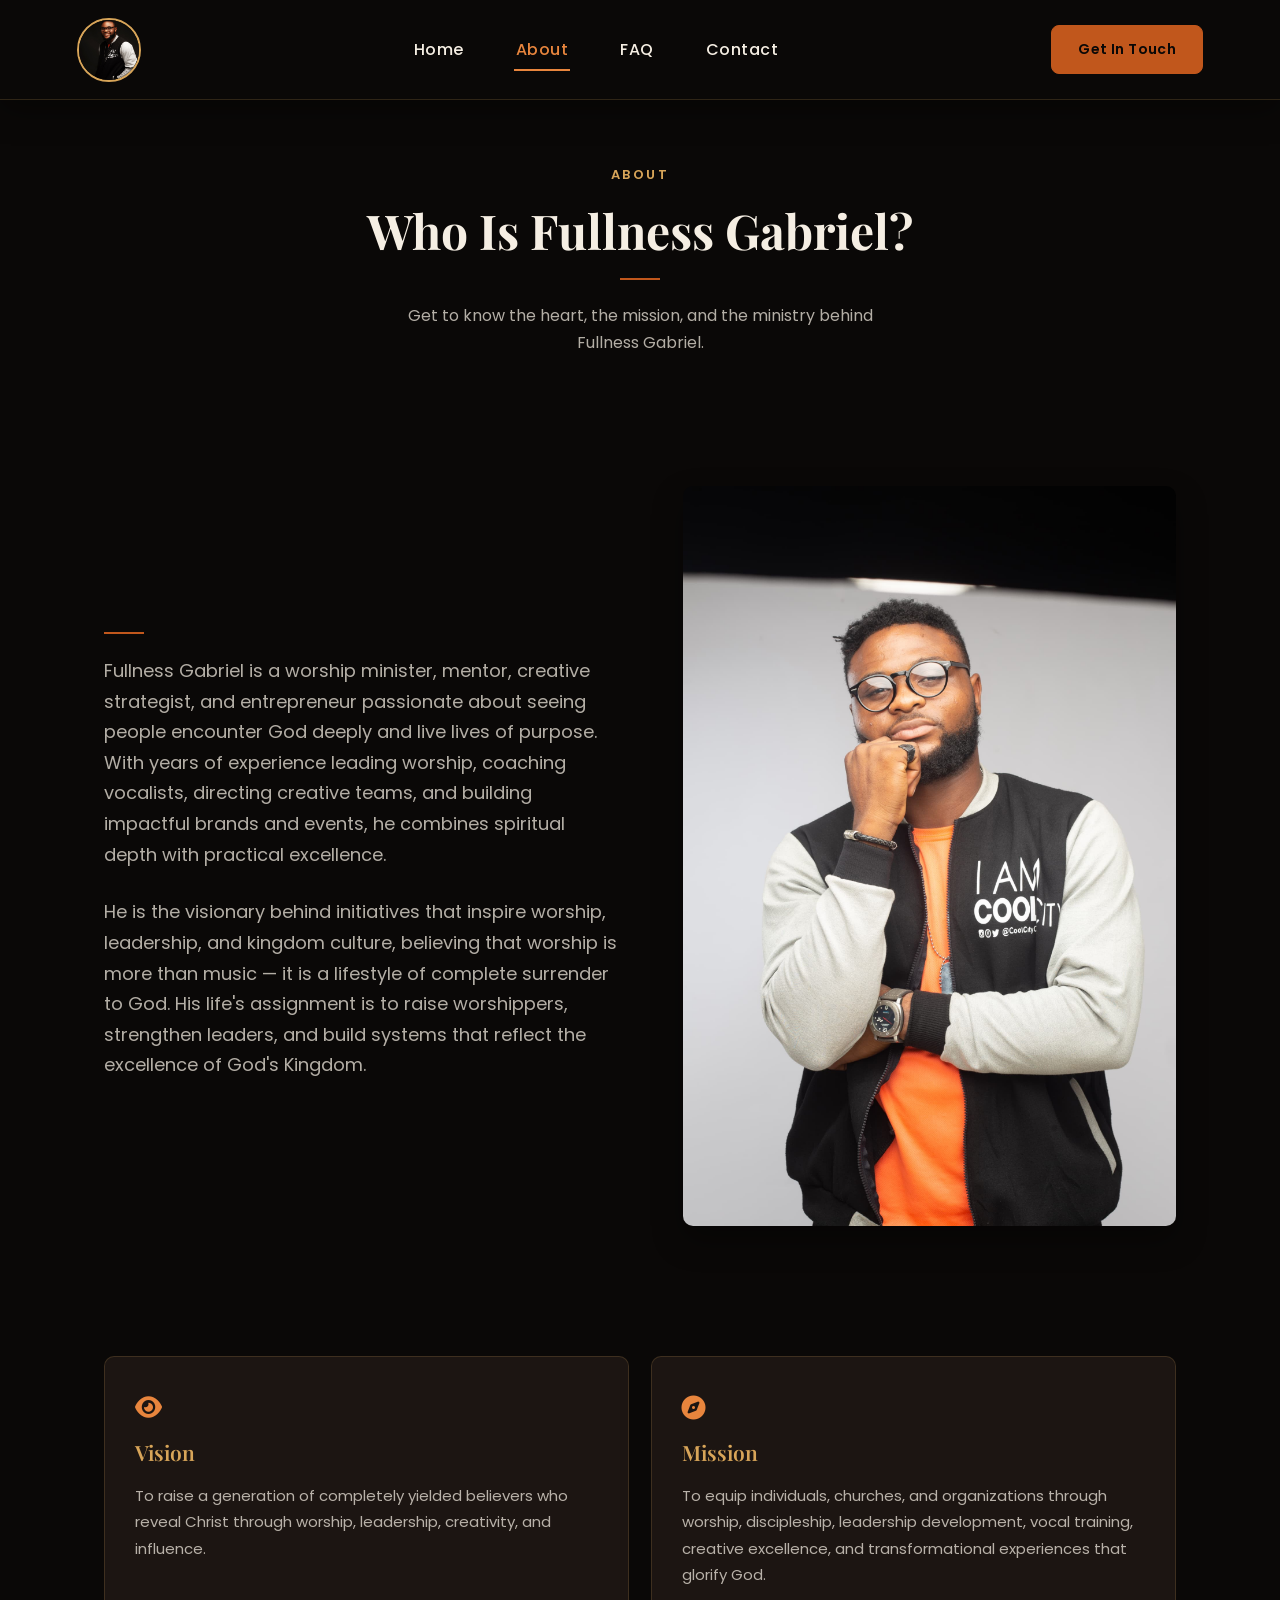
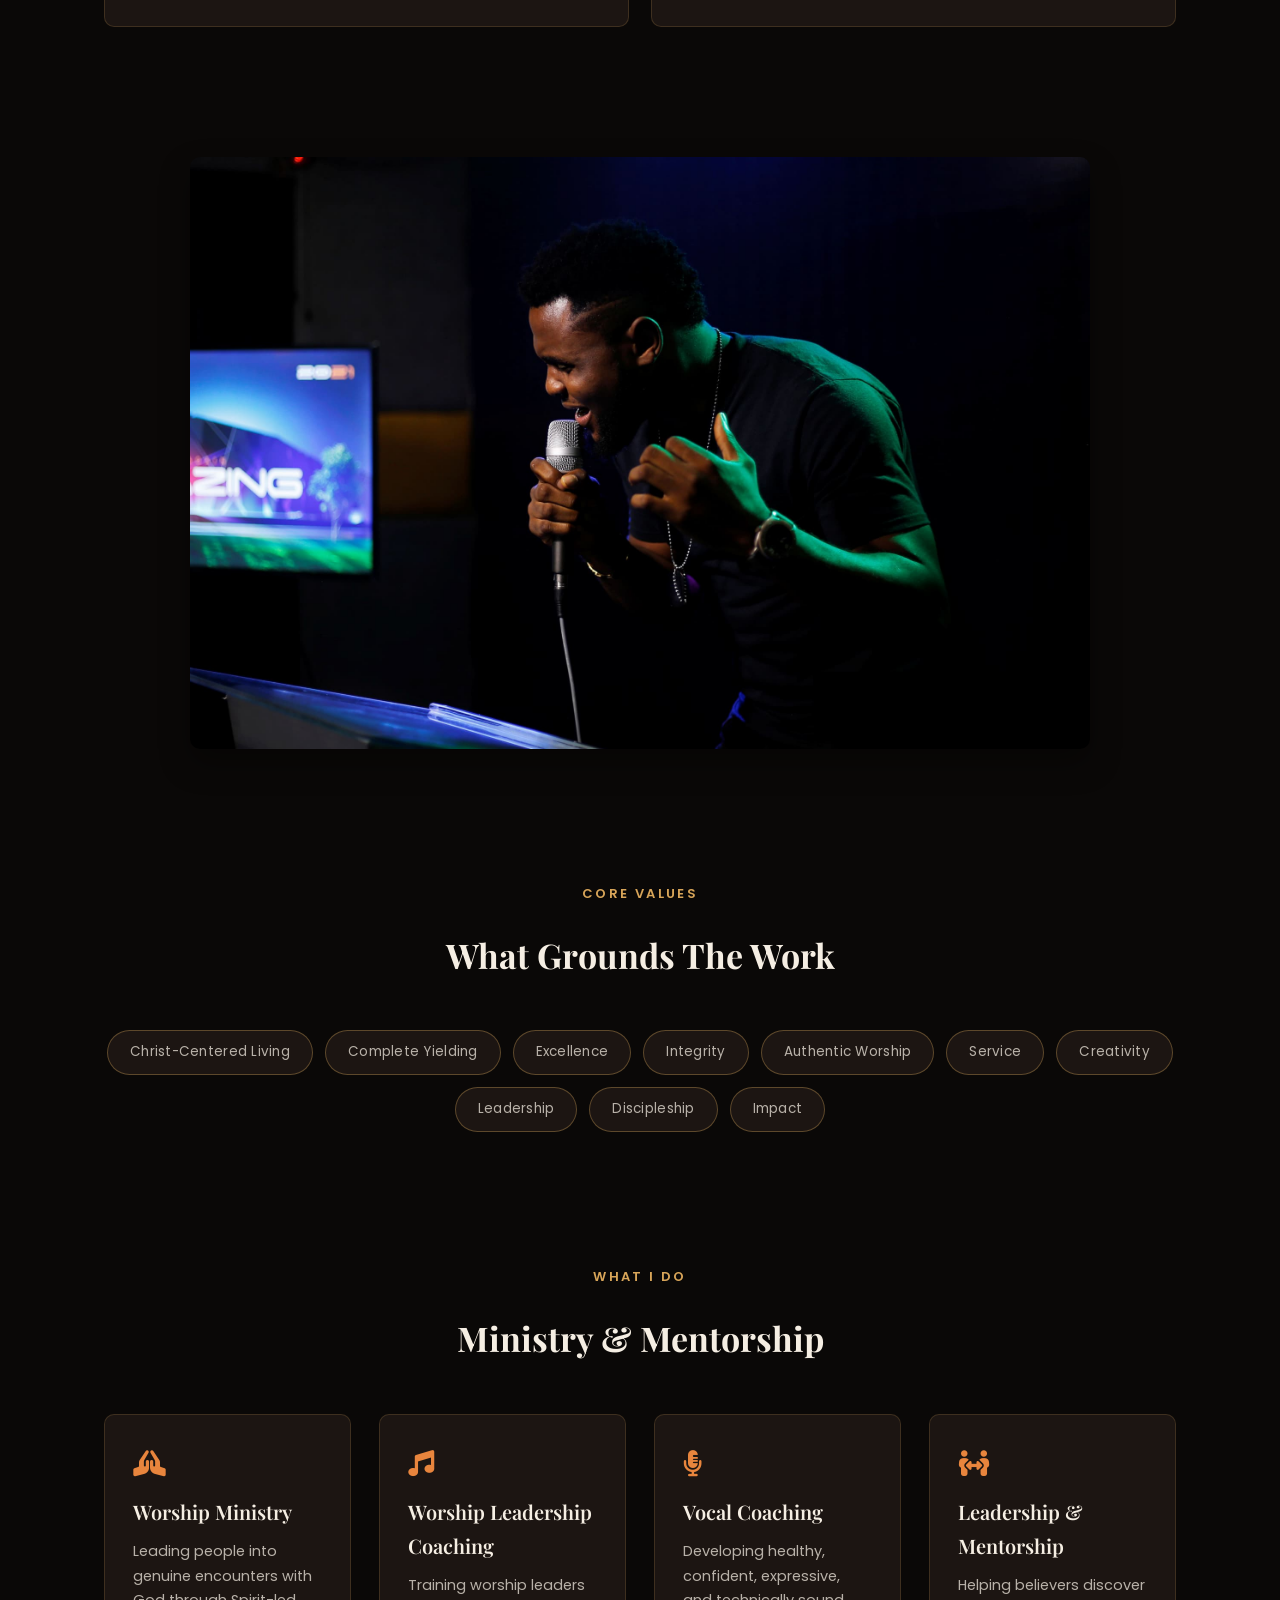
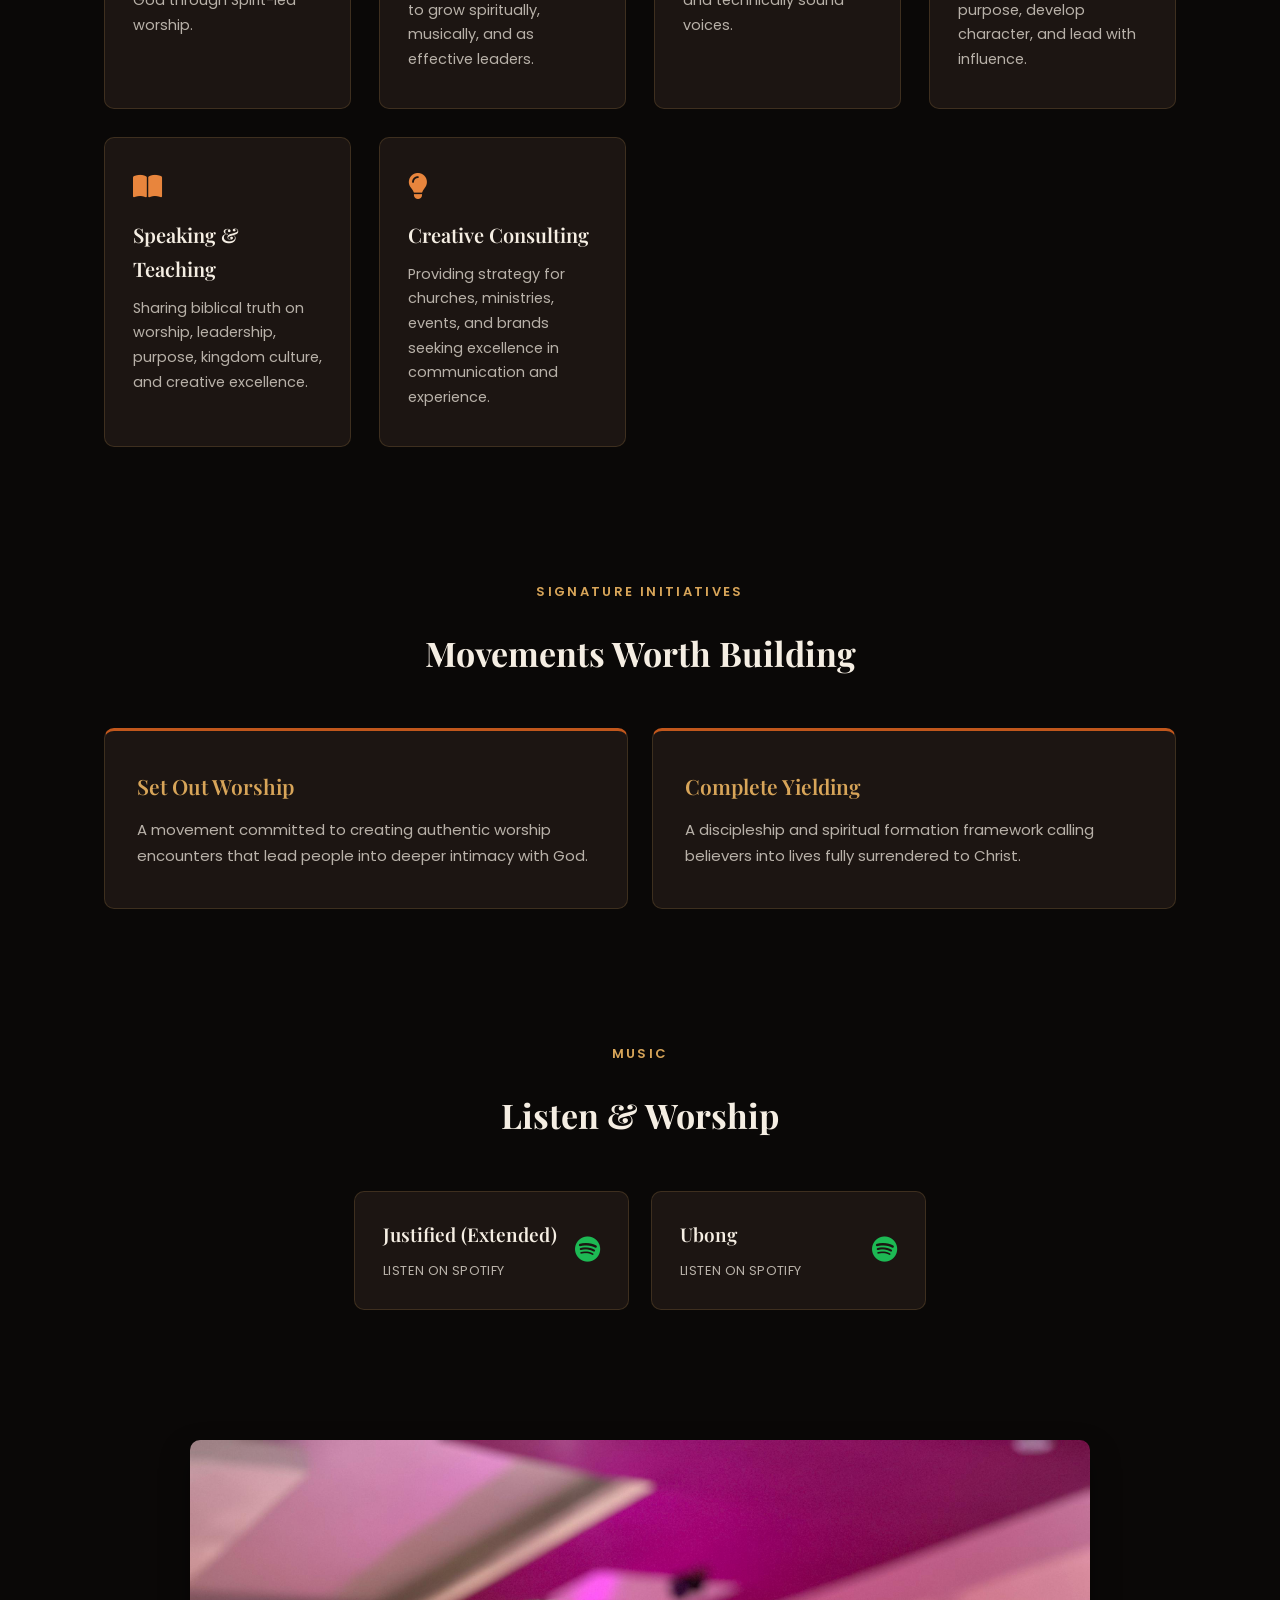
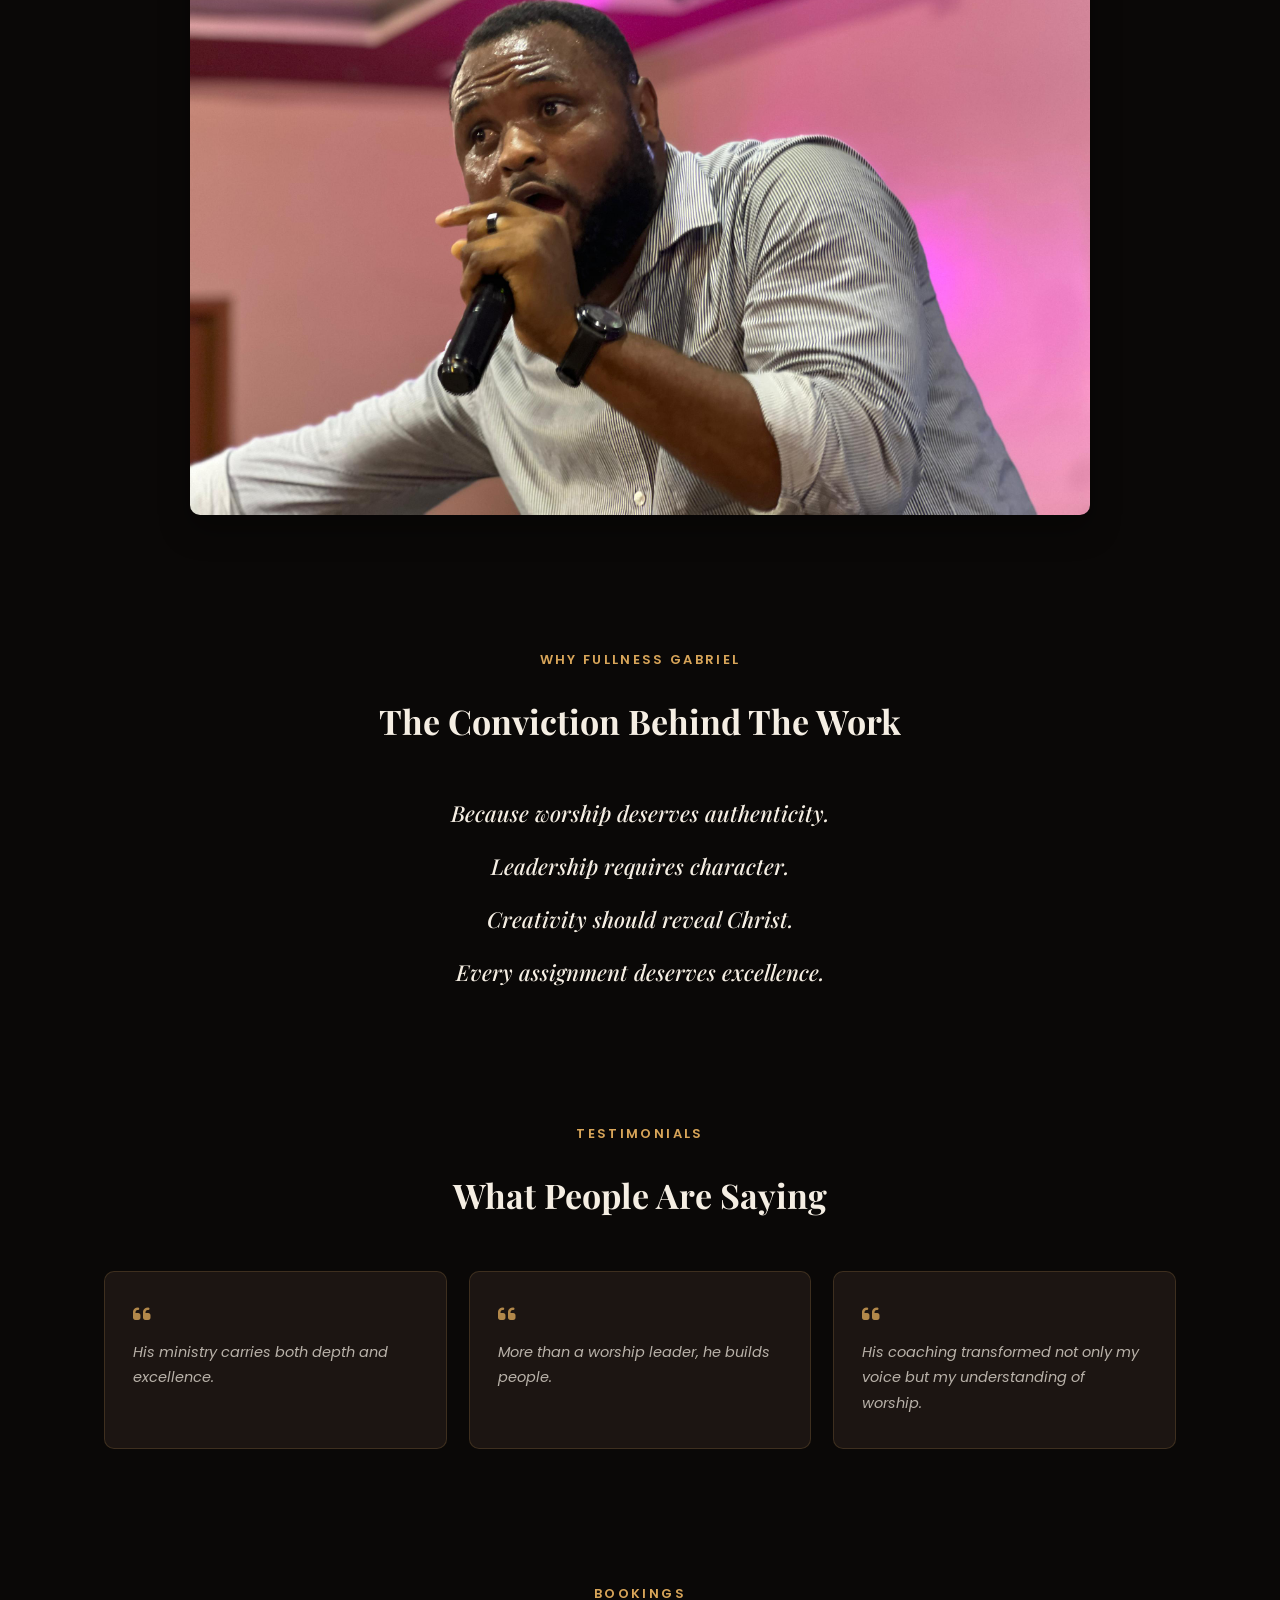
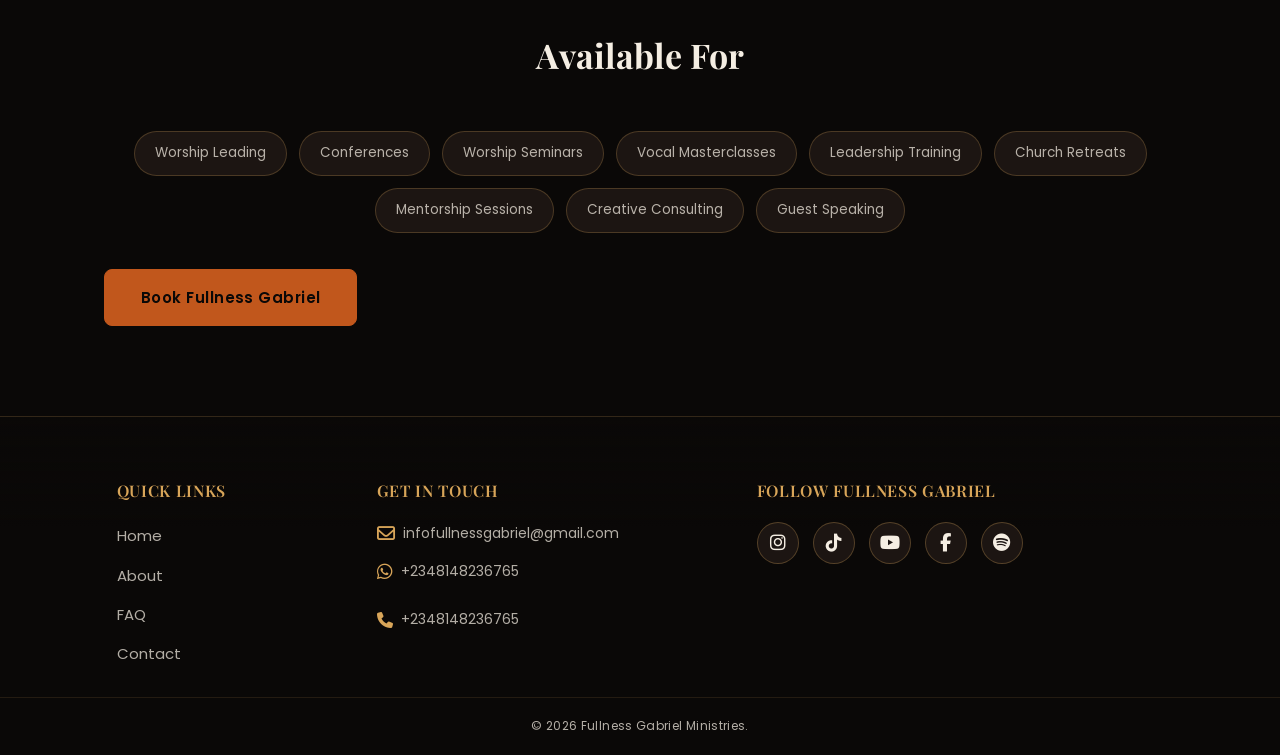
==== commit d59c9a31: "updated site" ====
--- a/About_page.html
+++ b/About_page.html
@@ -24,6 +24,7 @@
     <nav class="nav-links">
         <a href="index.html">Home</a>
         <a href="About_page.html" class="active">About</a>
+        <a href="FAQ_page.html">FAQ</a>
         <a href="Contact_page.html">Contact</a>
     </nav>
 
@@ -56,6 +57,8 @@
 
         <li><a href="About_page.html"><i class="fa-solid fa-user"></i> About<i class="fa-solid fa-chevron-right"></i></a></li>
 
+        <li><a href="FAQ_page.html"><i class="fa-regular fa-circle-question"></i> FAQ<i class="fa-solid fa-chevron-right"></i></a></li>
+
         <li><a href="Contact_page.html"><i class="fa-regular fa-address-book"></i> Contact<i class="fa-solid fa-chevron-right"></i></a></li>
 
     </ul>
@@ -77,6 +80,7 @@
                     <a href="https://youtube.com/@fullnessgabriel?si=l7qDHSMmrKFz6IT1"><i class="fa-brands fa-youtube"></i></a>
 
                     <a href="https://www.facebook.com/share/1HKxrTVWCq/"><i class="fa-brands fa-facebook-f"></i></a>
+                    <a href="https://open.spotify.com/artist/4Uj46Pn93SL33o1KskN8cC?si=l8GVAa5tSmytKQ4L-N4TWw"><i class="fa-brands fa-spotify"></i></a>
                     
                 </div>
 
@@ -212,6 +216,33 @@
     </div>
 </section>
 
+<section class="music-section reveal">
+    <div class="section-heading">
+        <span class="eyebrow">Music</span>
+        <h2>Listen &amp; Worship</h2>
+    </div>
+
+    <div class="music-grid">
+
+        <a class="song-card" href="https://open.spotify.com/track/43X2pf5ZT3ucphkVGCF0tI?si=89c04e73109f44f8" target="_blank" rel="noopener">
+            <div class="song-card-info">
+                <h3>Justified (Extended)</h3>
+                <span>Listen on Spotify</span>
+            </div>
+            <i class="fa-brands fa-spotify"></i>
+        </a>
+
+        <a class="song-card" href="https://open.spotify.com/track/3ou5ngaQRBJBuyjADbbZx7?si=24cec371d92a4b8d" target="_blank" rel="noopener">
+            <div class="song-card-info">
+                <h3>Ubong</h3>
+                <span>Listen on Spotify</span>
+            </div>
+            <i class="fa-brands fa-spotify"></i>
+        </a>
+
+    </div>
+</section>
+
 <section class="image-banner-section reveal">
     <img src="202940.jpg" alt="Fullness Gabriel leading worship">
 </section>
@@ -293,6 +324,7 @@
                 <ul>
                     <li><a href="index.html">Home</a></li>
                     <li><a href="About_page.html">About</a></li>
+                    <li><a href="FAQ_page.html">FAQ</a></li>
                     <li><a href="Contact_page.html">Contact</a></li>
                 </ul>
             </div>
@@ -330,6 +362,7 @@
                     <a href="https://linktr.ee/fullnessgabriel"><i class="fa-brands fa-tiktok"></i></a>
                     <a href="https://youtube.com/@fullnessgabriel?si=l7qDHSMmrKFz6IT1"><i class="fa-brands fa-youtube"></i></a>
                     <a href="https://www.facebook.com/share/1HKxrTVWCq/"><i class="fa-brands fa-facebook-f"></i></a>
+                    <a href="https://open.spotify.com/artist/4Uj46Pn93SL33o1KskN8cC?si=l8GVAa5tSmytKQ4L-N4TWw"><i class="fa-brands fa-spotify"></i></a>
                 </div>
             </div>
 
--- a/styles.css
+++ b/styles.css
@@ -11,15 +11,18 @@
     --c-gold:         #d8a559;
     --c-cream:        #f5eee3;
     --c-cream-dim:    rgba(245, 238, 227, 0.72);
+    --c-surface:      #1c1512;
+    --c-surface-2:    #150f0d;
+    --c-surface-hover:#241a15;
 
     --font-display: 'Playfair Display', serif;
     --font-body: 'Poppins', sans-serif;
 
-    --radius-md: 14px;
-    --radius-lg: 24px;
-
-    --shadow-soft: 0 20px 50px rgba(0, 0, 0, 0.45);
-    --shadow-glow: 0 0 0 1px rgba(216, 165, 89, 0.25), 0 20px 45px rgba(193, 87, 28, 0.25);
+    --radius-md: 8px;
+    --radius-lg: 10px;
+
+    --shadow-soft: 0 14px 30px rgba(0, 0, 0, 0.35);
+    --shadow-glow: none;
 
     --ease: cubic-bezier(0.22, 1, 0.36, 1);
 }
@@ -36,10 +39,7 @@
 
 body{
     overflow-x: hidden;
-    background:
-        radial-gradient(circle at 15% 0%, rgba(232, 133, 61, 0.18), transparent 45%),
-        linear-gradient(150deg, var(--c-black) 0%, var(--c-black-soft) 32%, var(--c-orange-deep) 72%, var(--c-orange) 100%);
-    background-attachment: fixed;
+    background: var(--c-black);
     color: var(--c-cream);
     font-family: var(--font-body);
     line-height: 1.7;
@@ -93,7 +93,7 @@
     position: sticky;
     top: 0;
     z-index: 100;
-    background: linear-gradient(180deg, var(--c-black) 0%, rgba(10, 8, 7, 0.96) 100%);
+    background: var(--c-black);
     padding: 0 5%;
     display: flex;
     align-items: center;
@@ -115,12 +115,11 @@
     object-fit: cover;
     border-radius: 100%;
     border: 2px solid var(--c-gold);
-    transition: transform 0.4s var(--ease), box-shadow 0.4s var(--ease);
+    transition: border-color 0.3s ease;
 }
 
 .logo img:hover{
-    transform: scale(1.06) rotate(-2deg);
-    box-shadow: 0 0 22px rgba(216, 165, 89, 0.55);
+    border-color: var(--c-orange-light);
 }
 
 .nav-links{
@@ -147,7 +146,7 @@
     bottom: -2px;
     width: 0;
     height: 2px;
-    background: linear-gradient(90deg, var(--c-orange-light), var(--c-gold));
+    background: var(--c-orange-light);
     transition: width 0.35s var(--ease);
 }
 
@@ -169,15 +168,16 @@
     font-size: 14px;
     letter-spacing: 0.03em;
     padding: 12px 26px;
-    border-radius: 999px;
-    background: linear-gradient(120deg, var(--c-orange-light), var(--c-orange));
-    box-shadow: 0 10px 25px rgba(193, 87, 28, 0.35);
-    transition: transform 0.3s var(--ease), box-shadow 0.3s var(--ease);
+    border-radius: var(--radius-md);
+    background: var(--c-orange);
+    border: 1px solid var(--c-orange);
+    transition: background 0.25s ease, border-color 0.25s ease, color 0.25s ease;
 }
 
 .nav-cta:hover{
-    transform: translateY(-3px);
-    box-shadow: 0 14px 30px rgba(193, 87, 28, 0.5);
+    background: var(--c-orange-deep);
+    border-color: var(--c-orange-deep);
+    color: var(--c-cream);
 }
 
 .hamburger{
@@ -204,7 +204,7 @@
     width: 100%;
     max-width: 320px;
     height: 100vh;
-    background: linear-gradient(165deg, var(--c-black) 0%, var(--c-black-soft) 55%, var(--c-orange-deep) 130%);
+    background: var(--c-black-soft);
     transition: right 0.4s var(--ease);
     z-index: 9999;
     box-shadow: -20px 0 50px rgba(0, 0, 0, 0.5);
@@ -255,7 +255,7 @@
 .mobile-menu li{
     margin-bottom: 12px;
     border-radius: var(--radius-md);
-    background: rgba(255, 255, 255, 0.04);
+    background: var(--c-surface);
     border: 1px solid rgba(216, 165, 89, 0.15);
     transition: background 0.3s ease, transform 0.3s ease;
 }
@@ -287,21 +287,22 @@
     padding: 14px;
     margin: 10px auto 0;
     text-align: center;
-    background: linear-gradient(120deg, var(--c-orange-light), var(--c-orange));
+    background: var(--c-orange);
     color: var(--c-black);
     font-weight: 600;
     letter-spacing: 0.04em;
-    border: none;
-    border-radius: 999px;
+    border: 1px solid var(--c-orange);
+    border-radius: var(--radius-md);
     display: flex;
     justify-content: center;
     align-items: center;
-    box-shadow: 0 10px 25px rgba(193, 87, 28, 0.35);
-    transition: transform 0.3s var(--ease);
+    transition: background 0.25s ease, border-color 0.25s ease, color 0.25s ease;
 }
 
 .mobile-menu .apply-btn:hover{
-    transform: translateY(-2px);
+    background: var(--c-orange-deep);
+    border-color: var(--c-orange-deep);
+    color: var(--c-cream);
 }
 
 .follow-us{
@@ -329,7 +330,7 @@
 .social-icons a{
     width: 40px;
     height: 40px;
-    background: rgba(255, 255, 255, 0.06);
+    background: var(--c-surface);
     border: 1px solid rgba(216, 165, 89, 0.3);
     border-radius: 50%;
     display: flex;
@@ -339,9 +340,8 @@
 }
 
 .social-icons a:hover{
-    background: linear-gradient(135deg, var(--c-orange-light), var(--c-orange));
-    transform: translateY(-4px);
-    box-shadow: 0 10px 20px rgba(193, 87, 28, 0.4);
+    background: var(--c-orange);
+    transform: translateY(-2px);
 }
 
 .social-icons i{
@@ -371,11 +371,10 @@
 
 .section-rule{
     display: block;
-    width: 64px;
-    height: 3px;
+    width: 40px;
+    height: 2px;
     margin: 0 auto 22px;
-    background: linear-gradient(90deg, var(--c-orange-light), var(--c-gold));
-    border-radius: 4px;
+    background: var(--c-orange);
 }
 
 /* ---- Hero ---- */
@@ -395,27 +394,10 @@
     max-width: 420px;
 }
 
-.hero-media::before{
-    content: "";
-    position: absolute;
-    inset: -18px;
-    background: radial-gradient(circle, rgba(232, 133, 61, 0.35), transparent 70%);
-    filter: blur(10px);
-    z-index: 0;
-}
-
 #hero-img{
-    position: relative;
-    z-index: 1;
-    width: 100%;
-    border-radius: var(--radius-lg);
-    box-shadow: var(--shadow-glow);
-    animation: heroPop 1.1s var(--ease) both;
-}
-
-@keyframes heroPop{
-    from{ opacity: 0; transform: scale(0.92) translateY(20px); }
-    to{ opacity: 1; transform: scale(1) translateY(0); }
+    width: 100%;
+    border-radius: var(--radius-md);
+    box-shadow: var(--shadow-soft);
 }
 
 .hero-content h1{
@@ -442,15 +424,16 @@
     font-size: 15px;
     letter-spacing: 0.03em;
     padding: 15px 36px;
-    border-radius: 999px;
-    background: linear-gradient(120deg, var(--c-orange-light), var(--c-orange));
-    box-shadow: 0 15px 35px rgba(193, 87, 28, 0.4);
-    transition: transform 0.35s var(--ease), box-shadow 0.35s var(--ease);
+    border-radius: var(--radius-md);
+    background: var(--c-orange);
+    border: 1px solid var(--c-orange);
+    transition: background 0.25s ease, border-color 0.25s ease, color 0.25s ease;
 }
 
 .cta:hover{
-    transform: translateY(-4px) scale(1.03);
-    box-shadow: 0 20px 40px rgba(193, 87, 28, 0.55);
+    background: var(--c-orange-deep);
+    border-color: var(--c-orange-deep);
+    color: var(--c-cream);
 }
 
 /* ---- Intro (text + image) ---- */
@@ -482,7 +465,7 @@
 }
 
 .intro-media img:hover{
-    transform: translateY(-6px);
+    transform: translateY(-2px);
     box-shadow: var(--shadow-glow);
 }
 
@@ -574,7 +557,6 @@
 .carousel-nav a.active{
     background-color: var(--c-gold);
     transform: scale(1.25);
-    box-shadow: 0 0 10px rgba(216, 165, 89, 0.7);
 }
 
 /* ==========================================================================
@@ -784,7 +766,7 @@
     justify-content: center;
     align-items: center;
     border-radius: 50%;
-    background: rgba(255, 255, 255, 0.06);
+    background: var(--c-surface);
     border: 1px solid rgba(216, 165, 89, 0.3);
     color: var(--c-cream);
     font-size: 17px;
@@ -793,10 +775,9 @@
 }
 
 .footer-follow .social-icons a:hover{
-    background: linear-gradient(135deg, var(--c-orange-light), var(--c-orange));
+    background: var(--c-orange);
     color: var(--c-black);
-    transform: translateY(-4px);
-    box-shadow: 0 10px 20px rgba(193, 87, 28, 0.4);
+    transform: translateY(-2px);
 }
 
 .footer-bottom{
@@ -902,7 +883,7 @@
 }
 
 .service-card{
-    background: rgba(255, 255, 255, 0.04);
+    background: var(--c-surface);
     border: 1px solid rgba(216, 165, 89, 0.18);
     border-radius: var(--radius-lg);
     padding: 36px 28px;
@@ -911,7 +892,7 @@
 }
 
 .service-card:hover{
-    transform: translateY(-8px);
+    transform: translateY(-2px);
     border-color: rgba(216, 165, 89, 0.5);
     box-shadow: var(--shadow-glow);
 }
@@ -944,7 +925,7 @@
     width: 100%;
     max-width: 720px;
     text-align: center;
-    background: rgba(255, 255, 255, 0.04);
+    background: var(--c-surface);
     border: 1px solid rgba(216, 165, 89, 0.2);
     border-radius: var(--radius-lg);
     padding: 50px 30px;
@@ -983,7 +964,7 @@
     text-align: center;
     gap: 10px;
     text-decoration: none;
-    background: rgba(255, 255, 255, 0.04);
+    background: var(--c-surface);
     border: 1px solid rgba(216, 165, 89, 0.18);
     border-radius: var(--radius-lg);
     padding: 34px 20px;
@@ -992,7 +973,7 @@
 }
 
 .contact-card:hover{
-    transform: translateY(-6px);
+    transform: translateY(-2px);
     border-color: rgba(216, 165, 89, 0.5);
     background: rgba(216, 165, 89, 0.08);
     box-shadow: var(--shadow-glow);
@@ -1045,7 +1026,7 @@
     display: flex;
     flex-direction: column;
     gap: 22px;
-    background: rgba(255, 255, 255, 0.04);
+    background: var(--c-surface);
     border: 1px solid rgba(216, 165, 89, 0.18);
     border-radius: var(--radius-lg);
     padding: 36px;
@@ -1076,7 +1057,7 @@
     font-family: var(--font-body);
     font-size: 15px;
     color: var(--c-cream);
-    background: rgba(255, 255, 255, 0.05);
+    background: var(--c-surface-2);
     border: 1px solid rgba(216, 165, 89, 0.25);
     border-radius: 10px;
     padding: 14px 16px;
@@ -1093,8 +1074,7 @@
 .form-group textarea:focus{
     outline: none;
     border-color: var(--c-orange-light);
-    background: rgba(255, 255, 255, 0.08);
-    box-shadow: 0 0 0 3px rgba(232, 133, 61, 0.18);
+    background: var(--c-surface-hover);
 }
 
 .form-submit{
@@ -1104,6 +1084,20 @@
     font-family: var(--font-body);
 }
 
+.form-row{
+    min-width: 0;
+}
+
+.form-group{
+    min-width: 0;
+}
+
+.form-group input,
+.form-group textarea{
+    width: 100%;
+    min-width: 0;
+}
+
 /* Connect / social */
 
 .connect-social{
@@ -1131,7 +1125,7 @@
     justify-content: center;
     align-items: center;
     border-radius: 50%;
-    background: rgba(255, 255, 255, 0.06);
+    background: var(--c-surface);
     border: 1px solid rgba(216, 165, 89, 0.3);
     color: var(--c-cream);
     font-size: 19px;
@@ -1140,10 +1134,9 @@
 }
 
 .connect-social .social-icons a:hover{
-    background: linear-gradient(135deg, var(--c-orange-light), var(--c-orange));
+    background: var(--c-orange);
     color: var(--c-black);
-    transform: translateY(-4px);
-    box-shadow: 0 10px 22px rgba(193, 87, 28, 0.4);
+    transform: translateY(-2px);
 }
 
 /* ==========================================================================
@@ -1189,7 +1182,7 @@
 }
 
 .vm-card{
-    background: rgba(255, 255, 255, 0.04);
+    background: var(--c-surface);
     border: 1px solid rgba(216, 165, 89, 0.18);
     border-radius: var(--radius-lg);
     padding: 38px 30px;
@@ -1197,7 +1190,7 @@
 }
 
 .vm-card:hover{
-    transform: translateY(-6px);
+    transform: translateY(-2px);
     border-color: rgba(216, 165, 89, 0.5);
     box-shadow: var(--shadow-glow);
 }
@@ -1235,7 +1228,7 @@
     padding: 10px 22px;
     border-radius: 999px;
     border: 1px solid rgba(216, 165, 89, 0.35);
-    background: rgba(255, 255, 255, 0.04);
+    background: var(--c-surface);
     font-size: 13.5px;
     letter-spacing: 0.02em;
     color: var(--c-cream-dim);
@@ -1243,10 +1236,9 @@
 }
 
 .value-chips span:hover{
-    background: linear-gradient(120deg, var(--c-orange-light), var(--c-orange));
+    background: var(--c-orange);
     color: var(--c-black);
     border-color: transparent;
-    transform: translateY(-3px);
 }
 
 /* Signature Initiatives */
@@ -1260,28 +1252,17 @@
 
 .initiative-card{
     position: relative;
-    overflow: hidden;
-    background: rgba(255, 255, 255, 0.04);
+    background: var(--c-surface);
     border: 1px solid rgba(216, 165, 89, 0.18);
+    border-top: 3px solid var(--c-orange);
     border-radius: var(--radius-lg);
     padding: 38px 32px;
-    transition: transform 0.4s var(--ease), border-color 0.4s ease;
+    transition: border-color 0.3s ease;
 }
 
 .initiative-card:hover{
-    transform: translateY(-6px);
     border-color: rgba(216, 165, 89, 0.5);
-}
-
-.initiative-card::before{
-    content: "";
-    position: absolute;
-    top: -60px;
-    right: -60px;
-    width: 180px;
-    height: 180px;
-    border-radius: 50%;
-    background: radial-gradient(circle, rgba(232, 133, 61, 0.28), transparent 70%);
+    border-top-color: var(--c-orange);
 }
 
 .initiative-card h3{
@@ -1330,7 +1311,7 @@
 }
 
 .testimonial-card{
-    background: rgba(255, 255, 255, 0.04);
+    background: var(--c-surface);
     border: 1px solid rgba(216, 165, 89, 0.18);
     border-radius: var(--radius-lg);
     padding: 32px 28px;
@@ -1338,7 +1319,7 @@
 }
 
 .testimonial-card:hover{
-    transform: translateY(-6px);
+    transform: translateY(-2px);
     box-shadow: var(--shadow-glow);
 }
 
@@ -1370,7 +1351,7 @@
 .booking-list span{
     padding: 10px 20px;
     border-radius: 999px;
-    background: rgba(255, 255, 255, 0.04);
+    background: var(--c-surface);
     border: 1px solid rgba(216, 165, 89, 0.25);
     font-size: 13.5px;
     color: var(--c-cream-dim);
@@ -1418,7 +1399,7 @@
 }
 
 .image-banner-section img:hover{
-    transform: translateY(-6px);
+    transform: translateY(-2px);
     box-shadow: var(--shadow-glow);
 }
 
@@ -1431,7 +1412,7 @@
     justify-content: center;
     gap: 10px;
     text-align: center;
-    background: rgba(255, 255, 255, 0.03);
+    background: var(--c-surface);
     border: 2px dashed rgba(216, 165, 89, 0.4);
     border-radius: var(--radius-lg);
     padding: 30px;
@@ -1463,3 +1444,220 @@
         justify-content: center;
     }
 }
+
+/* ==========================================================================
+   ABOUT PAGE — Music
+   ========================================================================== */
+
+.music-grid{
+    width: 100%;
+    display: grid;
+    grid-template-columns: 1fr;
+    gap: 22px;
+}
+
+.song-card{
+    display: flex;
+    align-items: center;
+    justify-content: space-between;
+    gap: 18px;
+    background: var(--c-surface);
+    border: 1px solid rgba(216, 165, 89, 0.18);
+    border-radius: var(--radius-lg);
+    padding: 26px 28px;
+    text-decoration: none;
+    transition: transform 0.4s var(--ease), box-shadow 0.4s var(--ease), border-color 0.4s ease;
+}
+
+.song-card:hover{
+    transform: translateY(-2px);
+    border-color: rgba(216, 165, 89, 0.5);
+    box-shadow: var(--shadow-glow);
+}
+
+.song-card-info h3{
+    font-family: var(--font-display);
+    font-weight: 600;
+    font-size: 19px;
+    color: var(--c-cream);
+    margin-bottom: 6px;
+}
+
+.song-card-info span{
+    font-size: 13px;
+    letter-spacing: 0.03em;
+    color: var(--c-cream-dim);
+    text-transform: uppercase;
+}
+
+.song-card i{
+    flex-shrink: 0;
+    font-size: 26px;
+    color: #1DB954;
+}
+
+@media (min-width: 769px){
+    .music-grid{
+        grid-template-columns: 1fr 1fr;
+    }
+}
+
+/* ==========================================================================
+   SECONDARY / OUTLINE BUTTON
+   ========================================================================== */
+
+.cta-outline{
+    display: inline-block;
+    text-decoration: none;
+    color: var(--c-cream);
+    font-weight: 600;
+    font-size: 15px;
+    letter-spacing: 0.03em;
+    padding: 14px 34px;
+    border-radius: var(--radius-md);
+    background: transparent;
+    border: 1px solid rgba(216, 165, 89, 0.45);
+    transition: background 0.25s ease, border-color 0.25s ease, color 0.25s ease;
+}
+
+.cta-outline:hover{
+    background: rgba(216, 165, 89, 0.12);
+    border-color: var(--c-gold);
+    color: var(--c-cream);
+}
+
+.cta-row{
+    display: flex;
+    flex-wrap: wrap;
+    justify-content: center;
+    gap: 16px;
+}
+
+/* ==========================================================================
+   FAQ PAGE
+   ========================================================================== */
+
+.faq-section{
+    width: 100%;
+    max-width: 760px;
+    display: flex;
+    flex-direction: column;
+    gap: 16px;
+}
+
+.faq-item{
+    background: var(--c-surface);
+    border: 1px solid rgba(216, 165, 89, 0.18);
+    border-radius: var(--radius-lg);
+    padding: 6px 26px;
+    transition: border-color 0.3s ease;
+}
+
+.faq-item[open]{
+    border-color: rgba(216, 165, 89, 0.5);
+}
+
+.faq-item summary{
+    list-style: none;
+    cursor: pointer;
+    padding: 20px 0;
+    display: flex;
+    align-items: center;
+    justify-content: space-between;
+    gap: 16px;
+    font-family: var(--font-display);
+    font-weight: 600;
+    font-size: 17px;
+    color: var(--c-cream);
+}
+
+.faq-item summary::-webkit-details-marker{
+    display: none;
+}
+
+.faq-item summary::after{
+    content: "\f078";
+    font-family: "Font Awesome 6 Free";
+    font-weight: 900;
+    font-size: 13px;
+    color: var(--c-gold);
+    transition: transform 0.3s ease;
+    flex-shrink: 0;
+}
+
+.faq-item[open] summary::after{
+    transform: rotate(180deg);
+}
+
+.faq-item p{
+    padding-bottom: 22px;
+    color: var(--c-cream-dim);
+    font-size: 15px;
+    line-height: 1.75;
+}
+
+/* Work With / Partner banners */
+
+.work-with-section,
+.partner-section{
+    width: 100%;
+    max-width: 780px;
+    text-align: center;
+    background: var(--c-surface);
+    border: 1px solid rgba(216, 165, 89, 0.2);
+    border-radius: var(--radius-lg);
+    padding: 50px 32px;
+}
+
+.work-with-section h2,
+.partner-section h2{
+    font-family: var(--font-display);
+    font-weight: 700;
+    font-size: clamp(24px, 3.2vw, 32px);
+    color: var(--c-cream);
+    margin-bottom: 16px;
+}
+
+.work-with-section p,
+.partner-section p{
+    color: var(--c-cream-dim);
+    font-size: 15.5px;
+    max-width: 560px;
+    margin: 0 auto 30px;
+    line-height: 1.75;
+}
+
+.partner-section p + p{
+    margin-top: -18px;
+}
+
+/* Service cards with inline booking link */
+
+.service-card .card-cta{
+    display: inline-block;
+    margin-top: 14px;
+    font-size: 13.5px;
+    font-weight: 600;
+    letter-spacing: 0.02em;
+    color: var(--c-orange-light);
+    text-decoration: none;
+    border-bottom: 1px solid transparent;
+    transition: border-color 0.3s ease, color 0.3s ease;
+}
+
+.service-card .card-cta:hover{
+    color: var(--c-gold);
+    border-bottom-color: var(--c-gold);
+}
+
+.service-card a{
+    display: flex;
+    flex-direction: row;
+    align-items: center;
+    justify-content: center;
+    gap: 6px;
+}
+
+.service-card a i{
+    font-size: 16px;
+}
